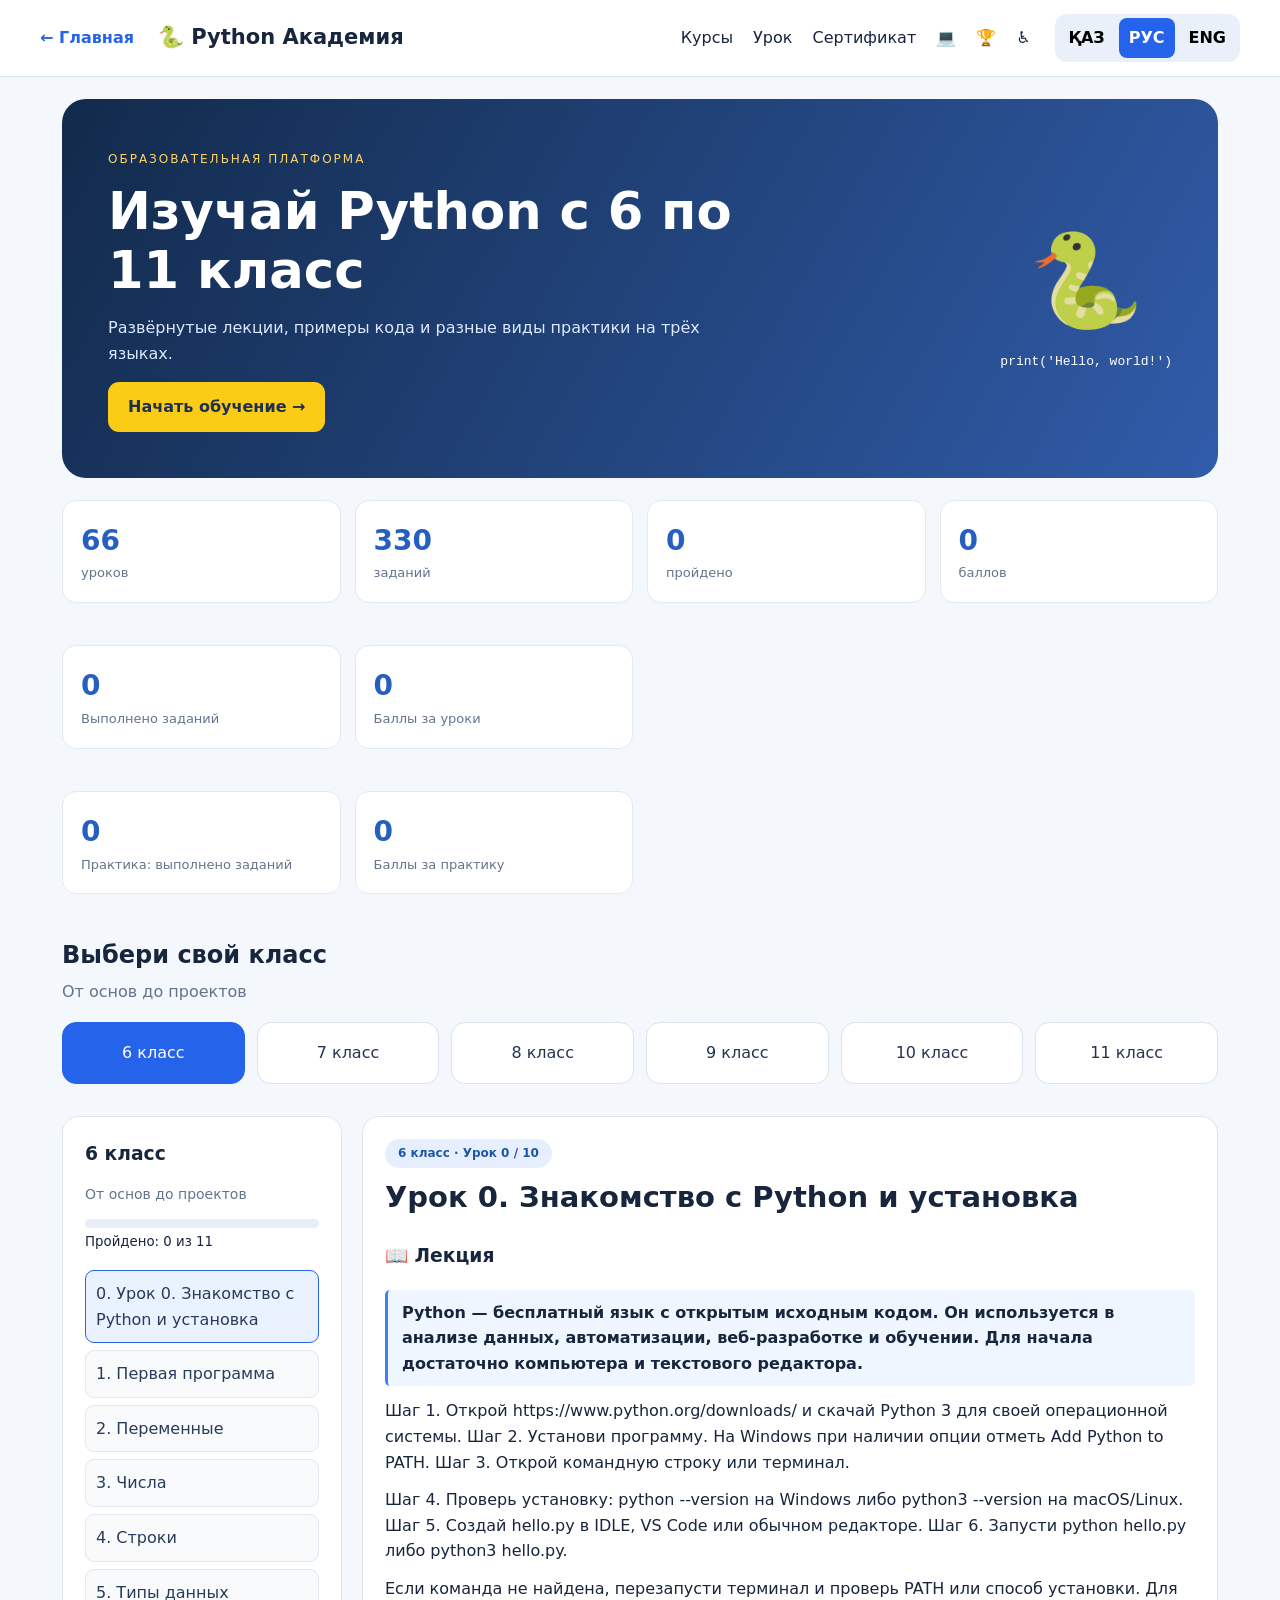
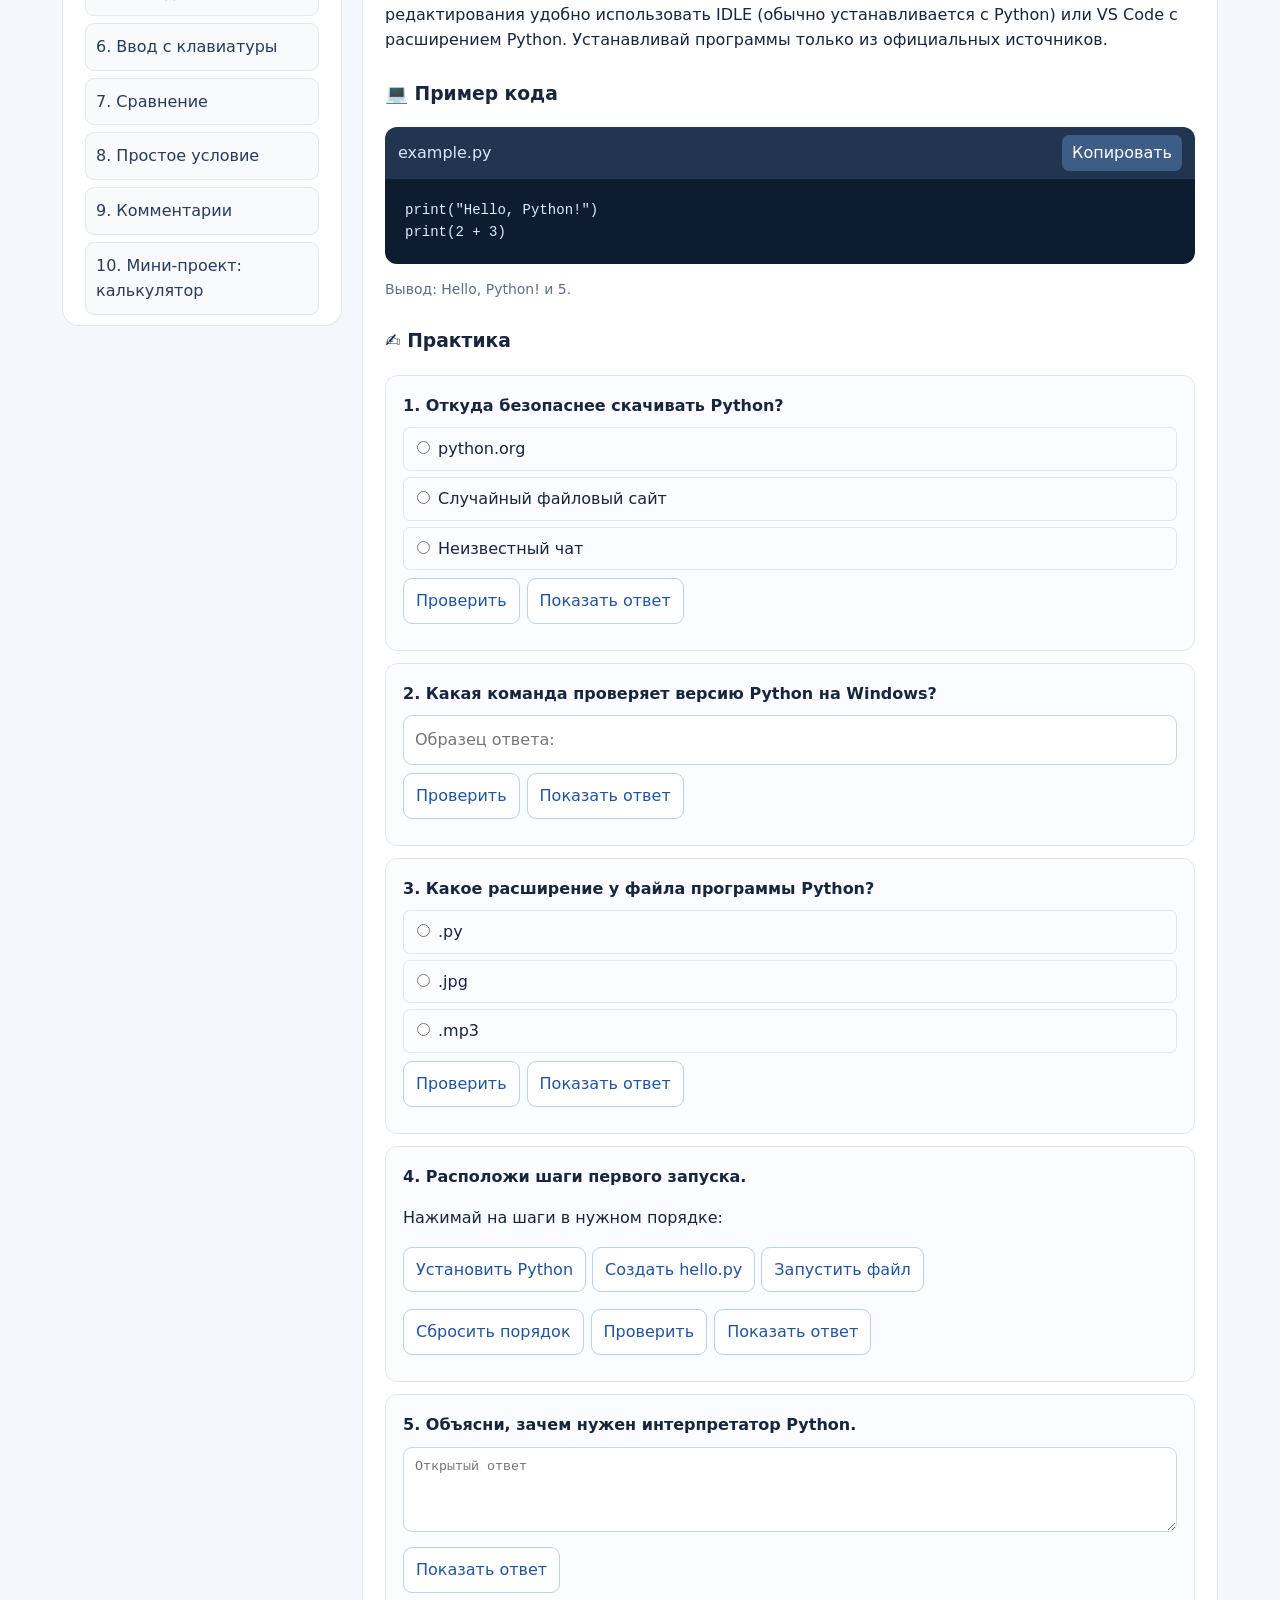
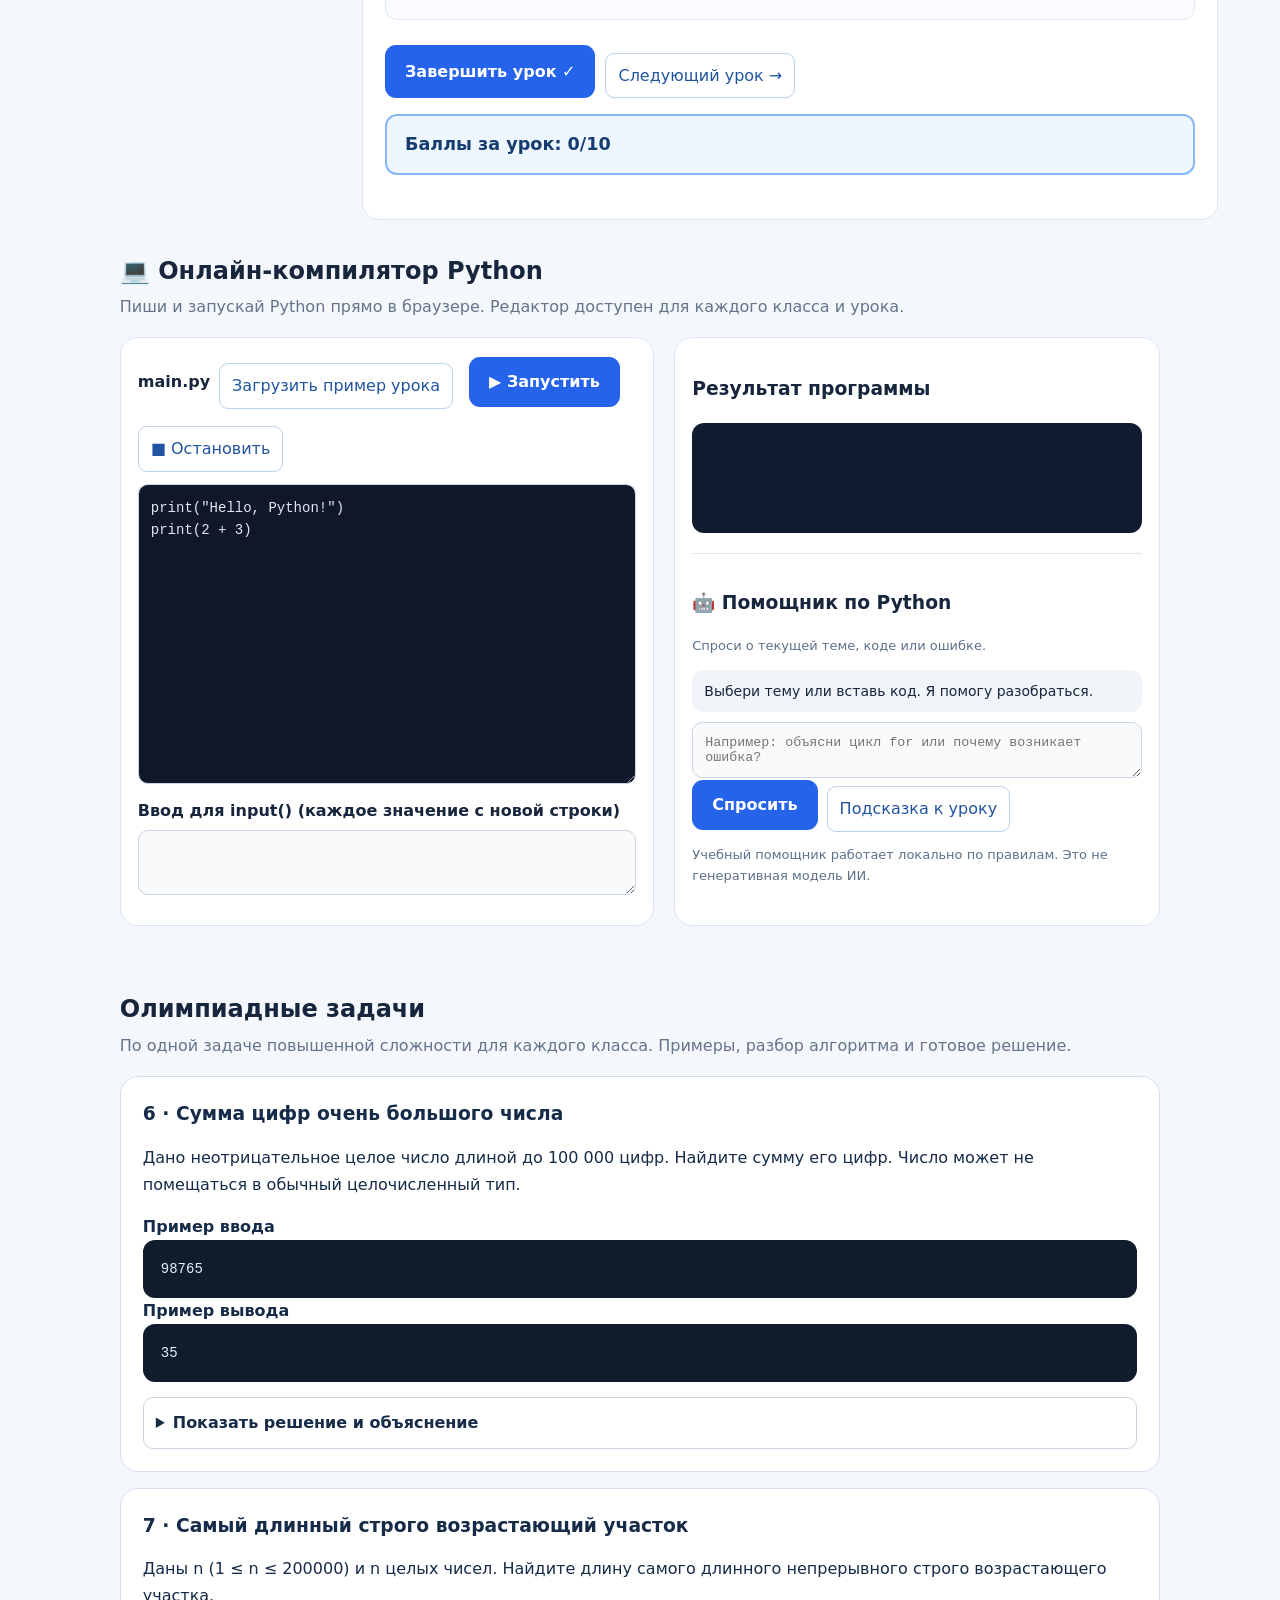
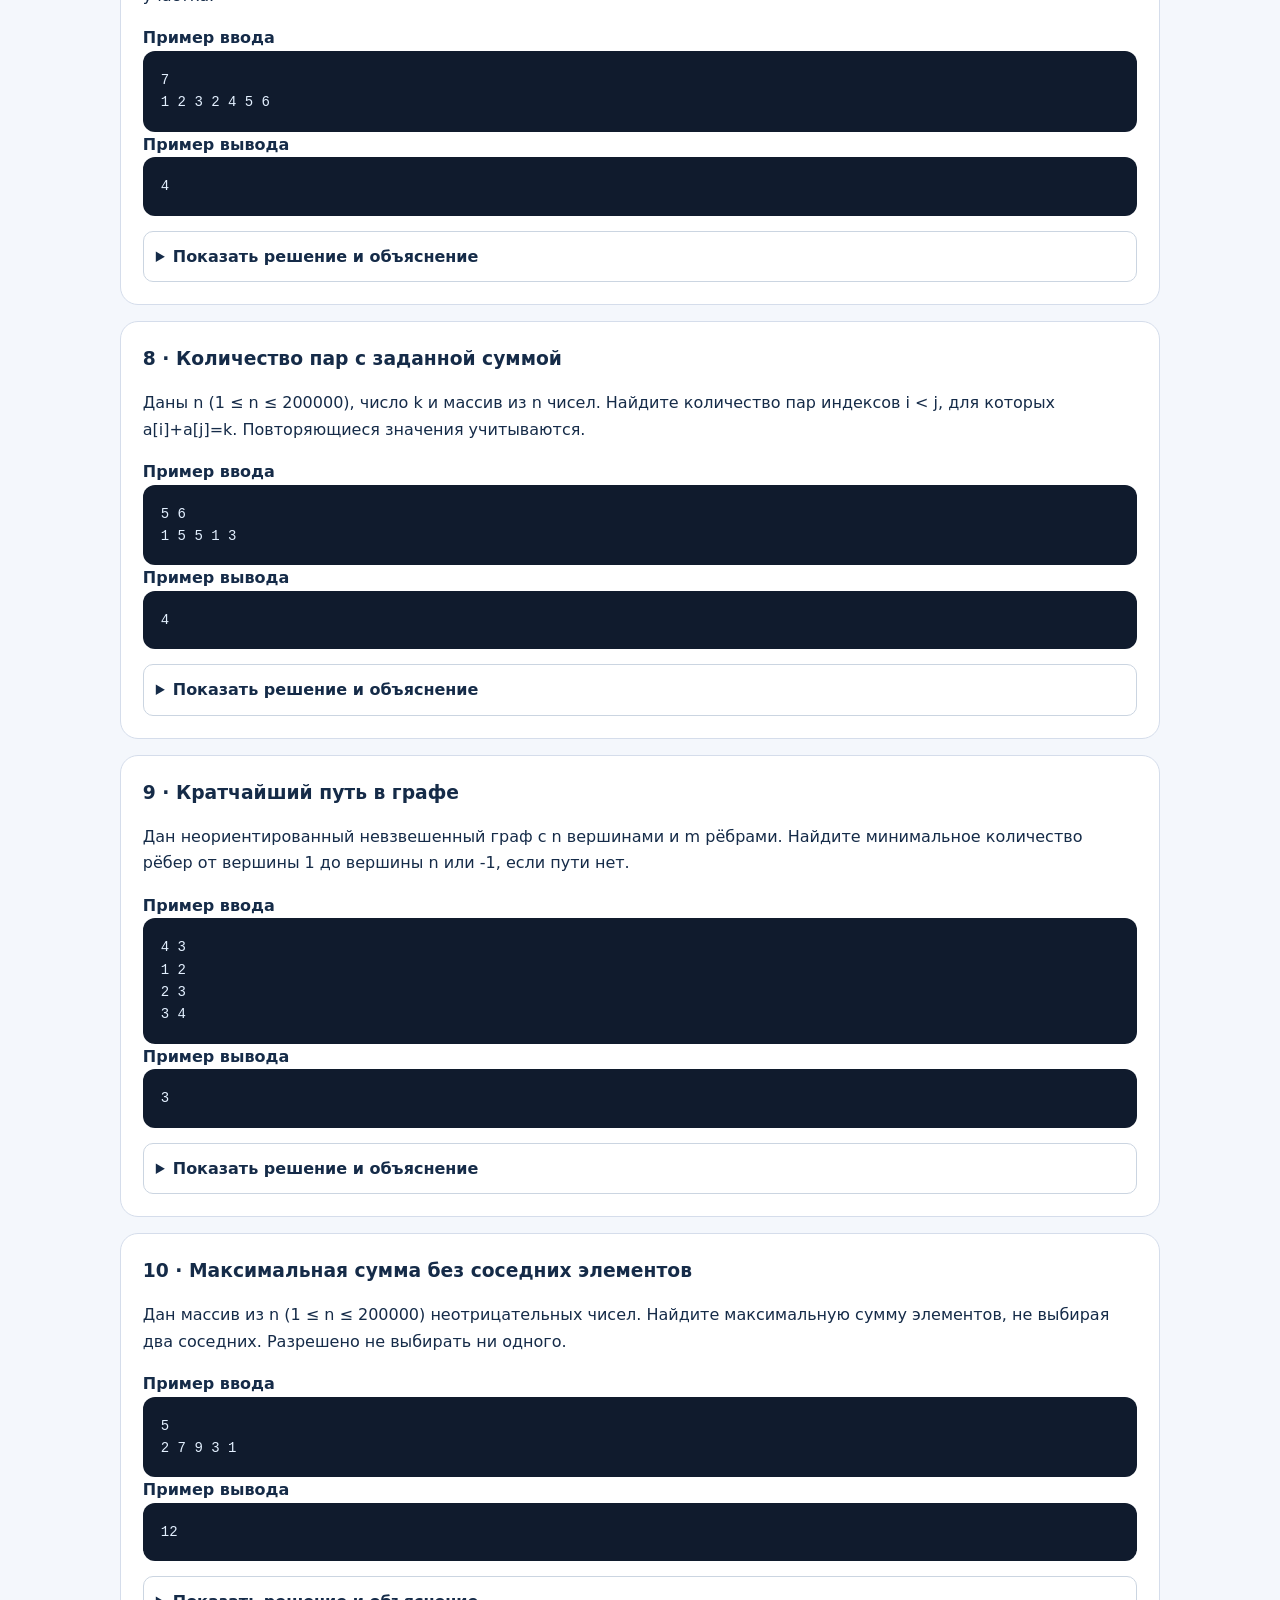
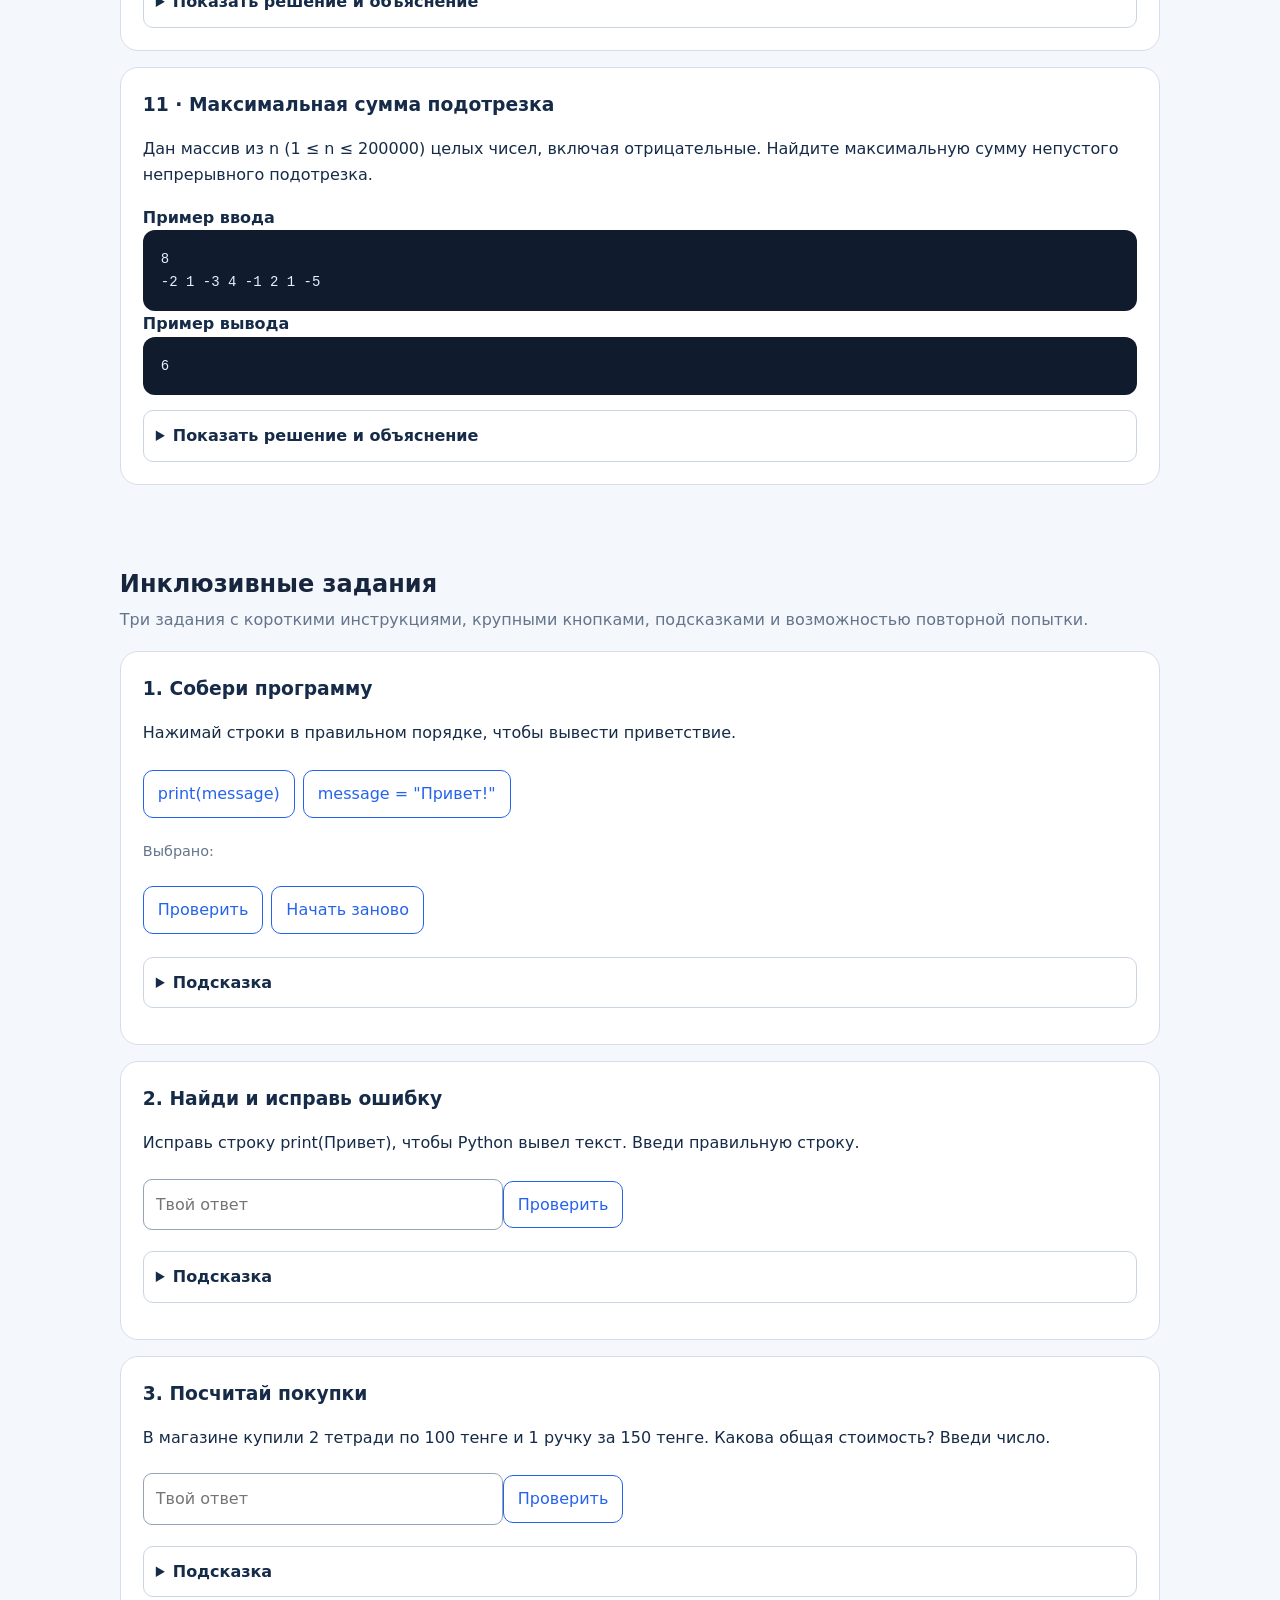
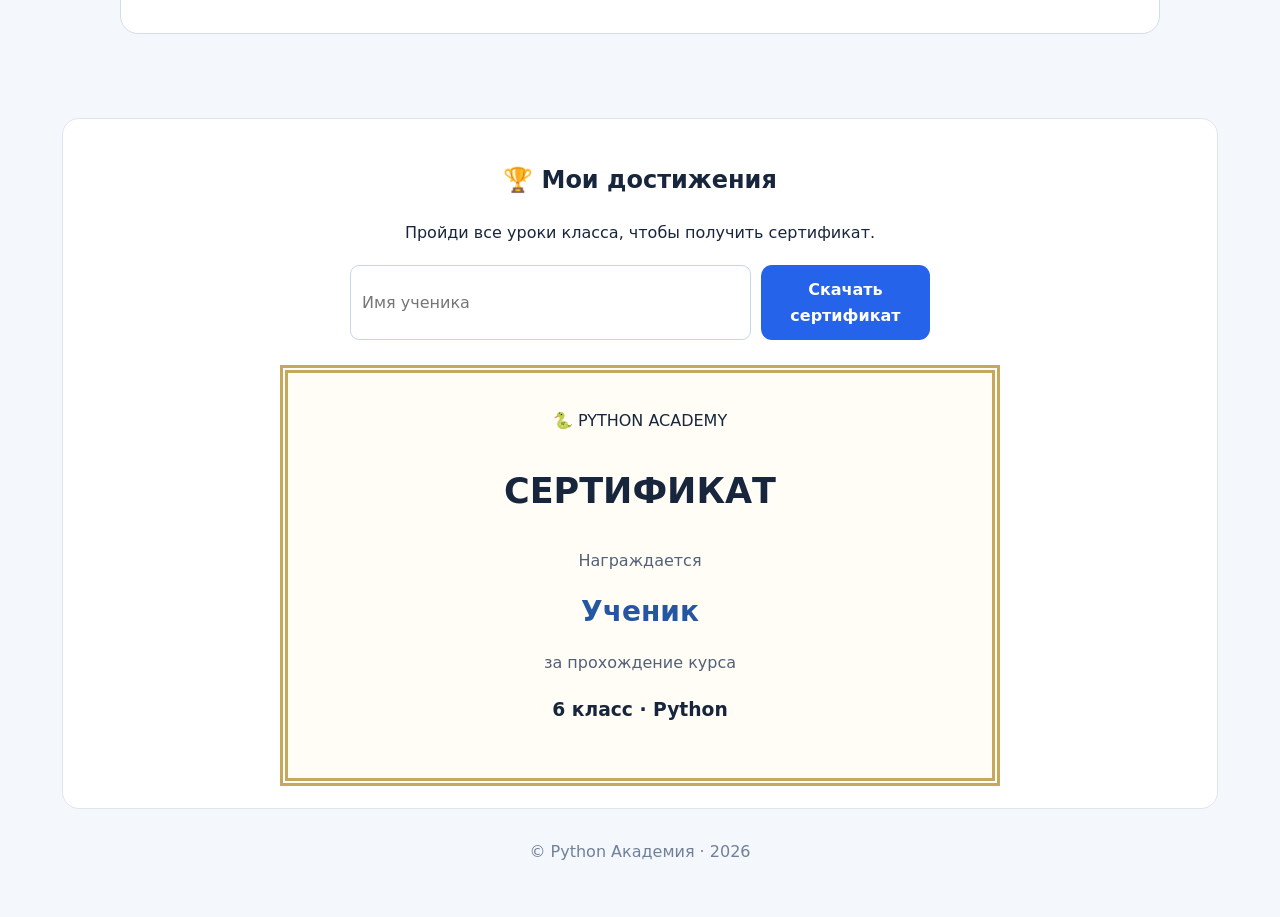
==== learning.html @ 629b3327 "Initial commit Python Academy" ====
<!doctype html><html lang="ru"><head><meta charset="utf-8"><meta name="viewport" content="width=device-width,initial-scale=1"><meta name="description" content="Python Academy: interactive programming lessons for grades 6–11 in Kazakh, Russian and English"><title>Python Академия</title><link rel="stylesheet" href="style.css"><style>.home-return{color:#2563eb;font-weight:700;white-space:nowrap}</style></head><body><header class="top"><a href="index.html" class="home-return" id="returnHome">← <span id="backText">Главная</span></a><a class="brand" href="#home">🐍 <span id="brand"></span></a><nav><a id="navCourses" href="#courses"></a><a id="navLesson" href="#lesson"></a><a id="navCert" href="#certificate"></a><a id="navCompiler" href="#compiler">💻</a><a id="navOlymp" href="#olympiad">🏆</a><a id="navInclusive" href="#inclusion">♿</a></nav><div class="langs" role="group" aria-label="Language"><button data-lang="kk">ҚАЗ</button><button data-lang="ru">РУС</button><button data-lang="en">ENG</button></div></header><main id="home"><section class="hero"><div><span class="eyebrow" id="eyebrow"></span><h1 id="heroTitle"></h1><p id="intro"></p><a class="primary" id="start" href="#courses"></a></div><div class="heroart">🐍<small>print('Hello, world!')</small></div></section><section class="stats"><div><strong id="totalLessons"></strong><span id="lessonsLabel"></span></div><div><strong id="totalTasks"></strong><span id="tasksLabel"></span></div><div><strong id="completedCount"></strong><span id="completedLabel"></span></div><div><strong id="score"></strong><span id="pointsLabel"></span></div></section><section class="stats" aria-label="Learning progress"><div><strong id="solvedCount">0</strong><span id="solvedLabel">Выполнено заданий</span></div><div><strong id="earnedLessonPoints">0</strong><span id="lessonPointsLabel">Баллы за уроки</span></div></section><section class="stats" aria-label="Practice progress"><div><strong id="practiceSolvedCount">0</strong><span id="practiceSolvedLabel">Тәжірибе: орындалған тапсырмалар</span></div><div><strong id="practicePoints">0</strong><span id="practicePointsLabel">Тәжірибе ұпайлары</span></div></section><section id="courses"><div class="section-head"><div><h2 id="choose"></h2><p id="sub"></p></div></div><div class="grades" id="grades"></div></section><section class="workspace" id="lesson"><aside class="sidebar"><h3 id="gradeHeading"></h3><p id="gradeDescription"></p><div class="progress"><div id="gradeProgress"></div></div><small id="gradeProgressText"></small><div class="lesson-list" id="lessonList"></div></aside><article class="content"><div class="pill" id="lessonTag"></div><h2 id="lessonTitle"></h2><h3 id="theoryLabel"></h3><div class="lecture" id="theory"></div><h3 id="codeLabel"></h3><div class="codehead"><span>example.py</span><button id="copyCode"></button></div><pre><code id="code"></code></pre><p class="hint" id="codeExplain"></p><h3 id="practiceLabel"></h3><div id="tasks"></div><div class="actions"><button class="primary" id="complete"></button><button class="outline" id="next"></button></div><p id="lessonStatus" aria-live="polite"></p><p id="lessonResult" class="lesson-points-result" aria-live="polite"></p></article></section><section class="extras" id="compiler"><div class="section-head"><div><h2 id="compilerTitle">💻 Онлайн Python</h2><p id="compilerDesc"></p></div></div><div class="ide-grid"><div class="ide-panel"><div class="ide-toolbar"><strong id="editorLabel">main.py</strong><button class="outline" id="loadExample"></button><button class="primary" id="runPython"></button><button class="outline" id="stopPython"></button></div><textarea id="pythonEditor" spellcheck="false" aria-label="Python code editor">print("Hello, Python!")</textarea><label for="pythonInput" id="inputLabel"></label><textarea id="pythonInput" rows="2" aria-label="Program input"></textarea><p class="hint" id="runtimeStatus" aria-live="polite"></p></div><div class="ide-panel"><h3 id="outputLabel"></h3><pre id="pythonOutput" class="ide-output" aria-live="polite"></pre><div class="assistant-panel"><h3 id="assistantTitle"></h3><p id="assistantIntro" class="hint"></p><div id="assistantChat" class="assistant-chat" aria-live="polite"></div><textarea id="assistantQuestion" rows="2"></textarea><div class="ide-toolbar"><button class="primary" id="askAssistant"></button><button class="outline" id="hintAssistant"></button></div><p class="hint" id="assistantMode"></p></div></div></div></section><section class="extras" id="olympiad"><div class="section-head"><div><h2 id="olympTitle"></h2><p id="olympDesc"></p></div></div><div id="olympTasks"></div></section><section class="extras" id="inclusion"><div class="section-head"><div><h2 id="inclusiveTitle"></h2><p id="inclusiveDesc"></p></div></div><div id="inclusiveTasks"></div></section><section class="certificate-section" id="certificate"><h2 id="certTitle"></h2><p id="certIntro"></p><div class="cert-controls"><input id="studentName" maxlength="70"><button class="primary" id="downloadCert"></button></div><p id="certStatus" aria-live="polite"></p><div class="cert-preview"><span>🐍 PYTHON ACADEMY</span><h2 id="certLabel"></h2><p id="awarded"></p><strong id="certName"></strong><p id="certFor"></p><h3 id="certGrade"></h3></div></section><footer id="footer"></footer></main><script>try{let l=JSON.parse(localStorage.getItem("pa2-lang"));document.getElementById("backText").textContent=l==="kk"?"Басты бет":l==="en"?"Home":"Главная"}catch(e){}</script><script src="data.js"></script><script src="translations.js"></script><script src="lectures.js"></script><script src="app.js"></script><script src="extras.js"></script><script src="compiler.js"></script></body></html>
---- style.css ----
*{box-sizing:border-box}html{scroll-behavior:smooth}body{margin:0;background:#f4f7fc;color:#17253d;font:16px/1.6 system-ui,-apple-system,Segoe UI,sans-serif}button,input{font:inherit}button{cursor:pointer}a{text-decoration:none;color:inherit}.top{background:#fff;display:flex;align-items:center;gap:24px;padding:14px max(20px,calc((100vw - 1200px)/2));border-bottom:1px solid #dce5f0;flex-wrap:wrap}.brand{font-size:21px;font-weight:800;white-space:nowrap}.top nav{display:flex;gap:20px;margin-left:auto}.langs{display:flex;gap:4px;background:#eaf0fa;padding:4px;border-radius:12px}.langs button{border:0;border-radius:8px;padding:7px 10px;background:transparent;font-weight:700}.langs button.active{background:#2563eb;color:#fff}main{max-width:1200px;margin:auto;padding:22px}.hero{background:linear-gradient(120deg,#122a4b,#315caa);color:white;border-radius:24px;padding:46px;display:flex;justify-content:space-between;align-items:center;gap:30px}.hero h1{font-size:clamp(30px,4vw,52px);line-height:1.14;max-width:670px;margin:12px 0}.hero p{max-width:620px;color:#dce8ff}.heroart{font-size:92px;text-align:center}.heroart small{display:block;font:13px monospace}.eyebrow{font-size:12px;letter-spacing:2px;color:#fcd36b}.primary{display:inline-block;border:0;background:#2563eb;color:white;border-radius:11px;padding:12px 20px;font-weight:700}.hero .primary{background:#facc15;color:#1d3052}.stats{display:grid;grid-template-columns:repeat(4,1fr);gap:14px;margin:22px 0 42px}.stats>div{background:white;border:1px solid #e2e9f3;border-radius:14px;padding:18px;display:flex;flex-direction:column}.stats strong{font-size:28px;color:#245fc1}.stats span{color:#64748b;font-size:13px}.section-head{margin-bottom:18px}.section-head h2{margin:0}.section-head p{color:#64748b;margin:4px 0}.grades{display:grid;grid-template-columns:repeat(6,1fr);gap:12px;margin-bottom:32px}.grade{background:white;border:1px solid #dbe4f1;border-radius:14px;padding:17px 4px;display:flex;align-items:center;flex-direction:column;color:#233451}.grade strong{font-size:28px}.grade.active{background:#2563eb;color:white;border-color:#2563eb}.workspace{display:grid;grid-template-columns:280px minmax(0,1fr);gap:20px;align-items:start}.sidebar,.content,.certificate-section{background:white;border:1px solid #dce5f0;border-radius:17px;padding:22px}.sidebar{position:sticky;top:15px;max-height:90vh;overflow:auto}.sidebar h3{margin:0}.sidebar p{color:#64748b;font-size:14px}.progress{background:#e8edf6;height:9px;border-radius:20px;overflow:hidden}.progress>div{height:100%;background:#22a06b;width:0}.lesson-list{display:grid;gap:7px;margin-top:16px}.lesson-button{text-align:left;background:#f8fafc;border:1px solid #e1e8f2;padding:10px;border-radius:9px;color:#283b5b}.lesson-button.active{border-color:#2563eb;background:#eaf2ff}.lesson-button.done:before{content:'✓ ';color:#16a34a}.content h2{font-size:29px;line-height:1.2;margin:12px 0 22px}.content h3{margin-top:26px}.pill{display:inline-block;background:#e7efff;color:#1d57a5;border-radius:40px;padding:5px 13px;font-size:12px;font-weight:700}.lecture{display:grid;gap:12px}.lecture p{margin:0;white-space:pre-line}.lecture p:first-child{font-weight:550}.lecture .note{border-left:3px solid #3b82f6;padding:10px 14px;background:#f0f6ff;border-radius:5px}.codehead{background:#213550;color:#d8e6ff;padding:8px 13px;display:flex;justify-content:space-between;align-items:center;border-radius:12px 12px 0 0}.codehead button{background:#3e5d86;color:white;border:0;border-radius:7px;padding:5px 10px}pre{margin:0;background:#0e1c30;color:#d9efff;padding:20px;border-radius:0 0 12px 12px;overflow:auto;font:14px/1.6 ui-monospace,monospace}.hint{color:#5d708b;font-size:14px}.task{background:#fafcff;border:1px solid #dfe8f3;padding:17px;border-radius:12px;margin:12px 0}.task strong{display:block;margin-bottom:9px}.task input,.cert-controls input,.task textarea{border:1px solid #c9d6e7;border-radius:9px;padding:11px;width:100%;background:white;color:#17253d}.task textarea{min-height:85px;resize:vertical}.task button,.outline{border:1px solid #bdd0ed;background:#fff;color:#2054a0;padding:9px 12px;border-radius:9px;margin:8px 7px 0 0}.task button.selected{background:#2563eb;color:white}.feedback{font-size:14px;margin-top:9px;white-space:pre-wrap;overflow-wrap:anywhere}.good{color:#128447}.bad{color:#bf3441}.choice{display:grid;gap:6px}.choice label{padding:8px;border:1px solid #e0e7f0;border-radius:7px}.choice input{width:auto;margin-right:8px}.sequence{display:flex;flex-wrap:wrap;gap:6px}.sequence button{margin:0}.actions{display:flex;gap:10px;flex-wrap:wrap;margin-top:25px}.certificate-section{margin-top:36px;text-align:center}.cert-controls{display:flex;max-width:580px;margin:20px auto;gap:10px}.cert-preview{border:8px double #c4a85e;margin:25px auto 0;padding:35px 15px;max-width:720px;background:#fffdf6}.cert-preview strong{display:block;font-size:28px;color:#2456a2}.cert-preview h2{font-size:35px}.cert-preview p{color:#536176}footer{text-align:center;color:#71809a;padding:30px}@media(max-width:780px){.top{gap:10px}.top nav{order:3;width:100%;justify-content:space-around;margin:0}.langs{margin-left:auto}.hero{padding:25px}.heroart{display:none}.stats{grid-template-columns:repeat(2,1fr)}.grades{grid-template-columns:repeat(3,1fr)}.workspace{grid-template-columns:1fr}.sidebar{position:static;max-height:none}.cert-controls{flex-direction:column}}
.extras{padding:32px 5%;max-width:1200px;margin:auto}.extra-card{border:1px solid #d5ddeb;border-radius:18px;padding:22px;margin:16px 0;background:var(--card,#fff);color:var(--text,#152b48)}.extra-card h3{margin:0 0 12px}.extra-card p{line-height:1.65}.extra-card pre{background:#101b2d;color:#e3f0ff;padding:18px;border-radius:12px;overflow:auto;white-space:pre-wrap}.extra-card details{margin-top:15px;padding:12px;border:1px solid #cbd5e1;border-radius:10px}.extra-card summary{cursor:pointer;font-weight:700}.extra-card button{margin:8px 8px 8px 0;padding:10px 14px;border:1px solid #2563eb;border-radius:10px;color:#2563eb;background:transparent;cursor:pointer}.extra-card input{width:min(100%,360px);padding:12px;border:1px solid #94a3b8;border-radius:9px}.extra-card .feedback{margin-top:10px;font-weight:600}.extra-card .good{color:#15803d}.extra-card .bad{color:#b91c1c}.extra-card .muted{color:#64748b;font-size:.9rem}html{scroll-behavior:smooth}

/* Browser Python lab */
.ide-grid{display:grid;grid-template-columns:minmax(0,1.1fr) minmax(0,1fr);gap:20px}.ide-panel{border:1px solid #dbe5f1;border-radius:18px;padding:17px;background:#fff;min-width:0}.ide-toolbar{display:flex;gap:9px;flex-wrap:wrap;align-items:center;margin-bottom:12px}.ide-toolbar button{cursor:pointer}.ide-panel textarea{display:block;width:100%;box-sizing:border-box;border:1px solid #cbd5e1;border-radius:10px;padding:12px;background:#f8fafc;color:#15223a}.ide-panel #pythonEditor{height:300px;resize:vertical;background:#0f172a;color:#e2e8f0;font:14px/1.6 ui-monospace,SFMono-Regular,Consolas,monospace;tab-size:4}.ide-panel #pythonInput{min-height:60px;font:13px/1.5 monospace}.ide-panel label{display:block;margin:14px 0 7px;font-weight:600}.ide-output{min-height:110px;max-height:280px;overflow:auto;background:#101d31;color:#e2f6ff;padding:14px;border-radius:12px;white-space:pre-wrap;overflow-wrap:anywhere}.assistant-panel{margin-top:20px;border-top:1px solid #dbe5f1;padding-top:15px}.assistant-chat{max-height:230px;overflow:auto;display:grid;gap:8px;margin:10px 0}.assistant-msg{border-radius:10px;padding:10px 12px;background:#f1f5f9;white-space:pre-wrap;font-size:14px}.assistant-msg.user{background:#e0f2fe}.ide-panel .hint{font-size:13px}.ide-panel button:disabled{opacity:.5;cursor:not-allowed}@media(max-width:820px){.ide-grid{grid-template-columns:1fr}}

.lesson-points-result{font-size:1.1rem;font-weight:700;padding:14px 18px;border:2px solid #86b8f7;border-radius:12px;background:#eef6ff;color:#153c70;margin:12px 0 22px}
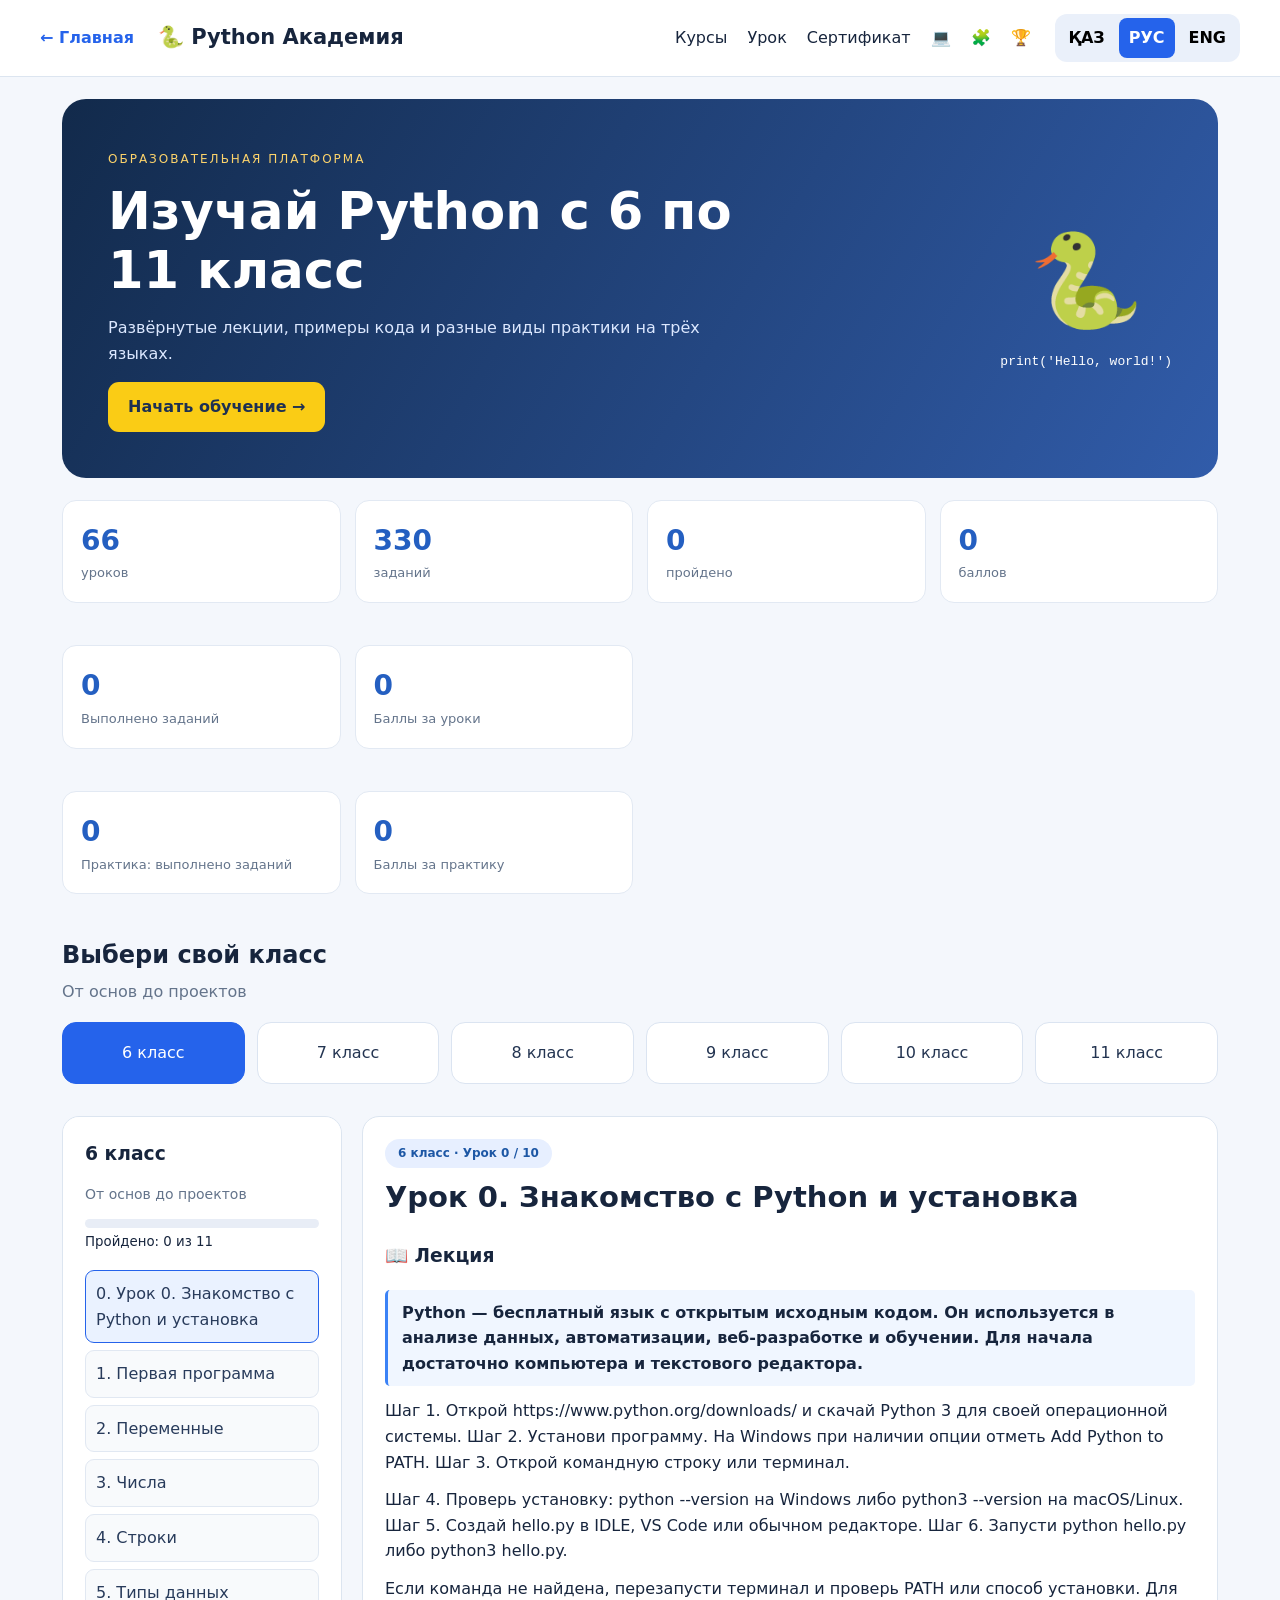
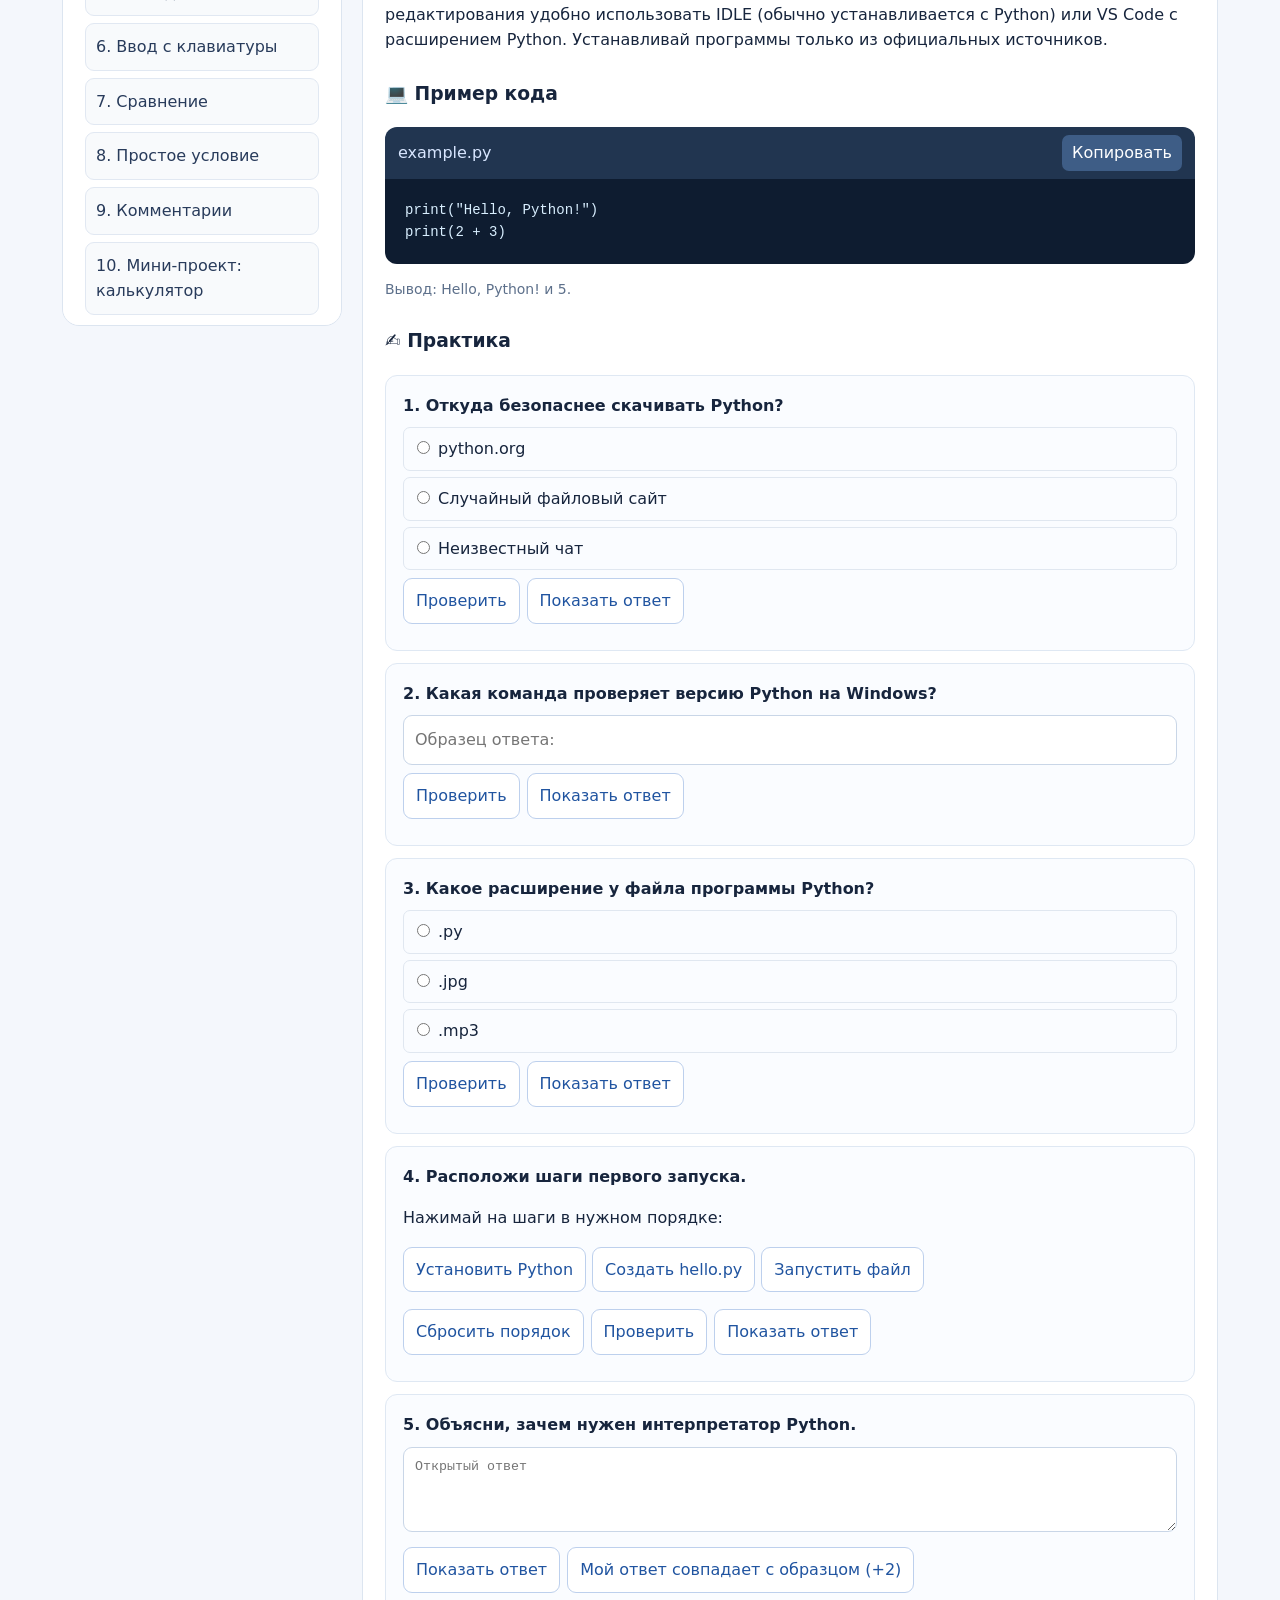
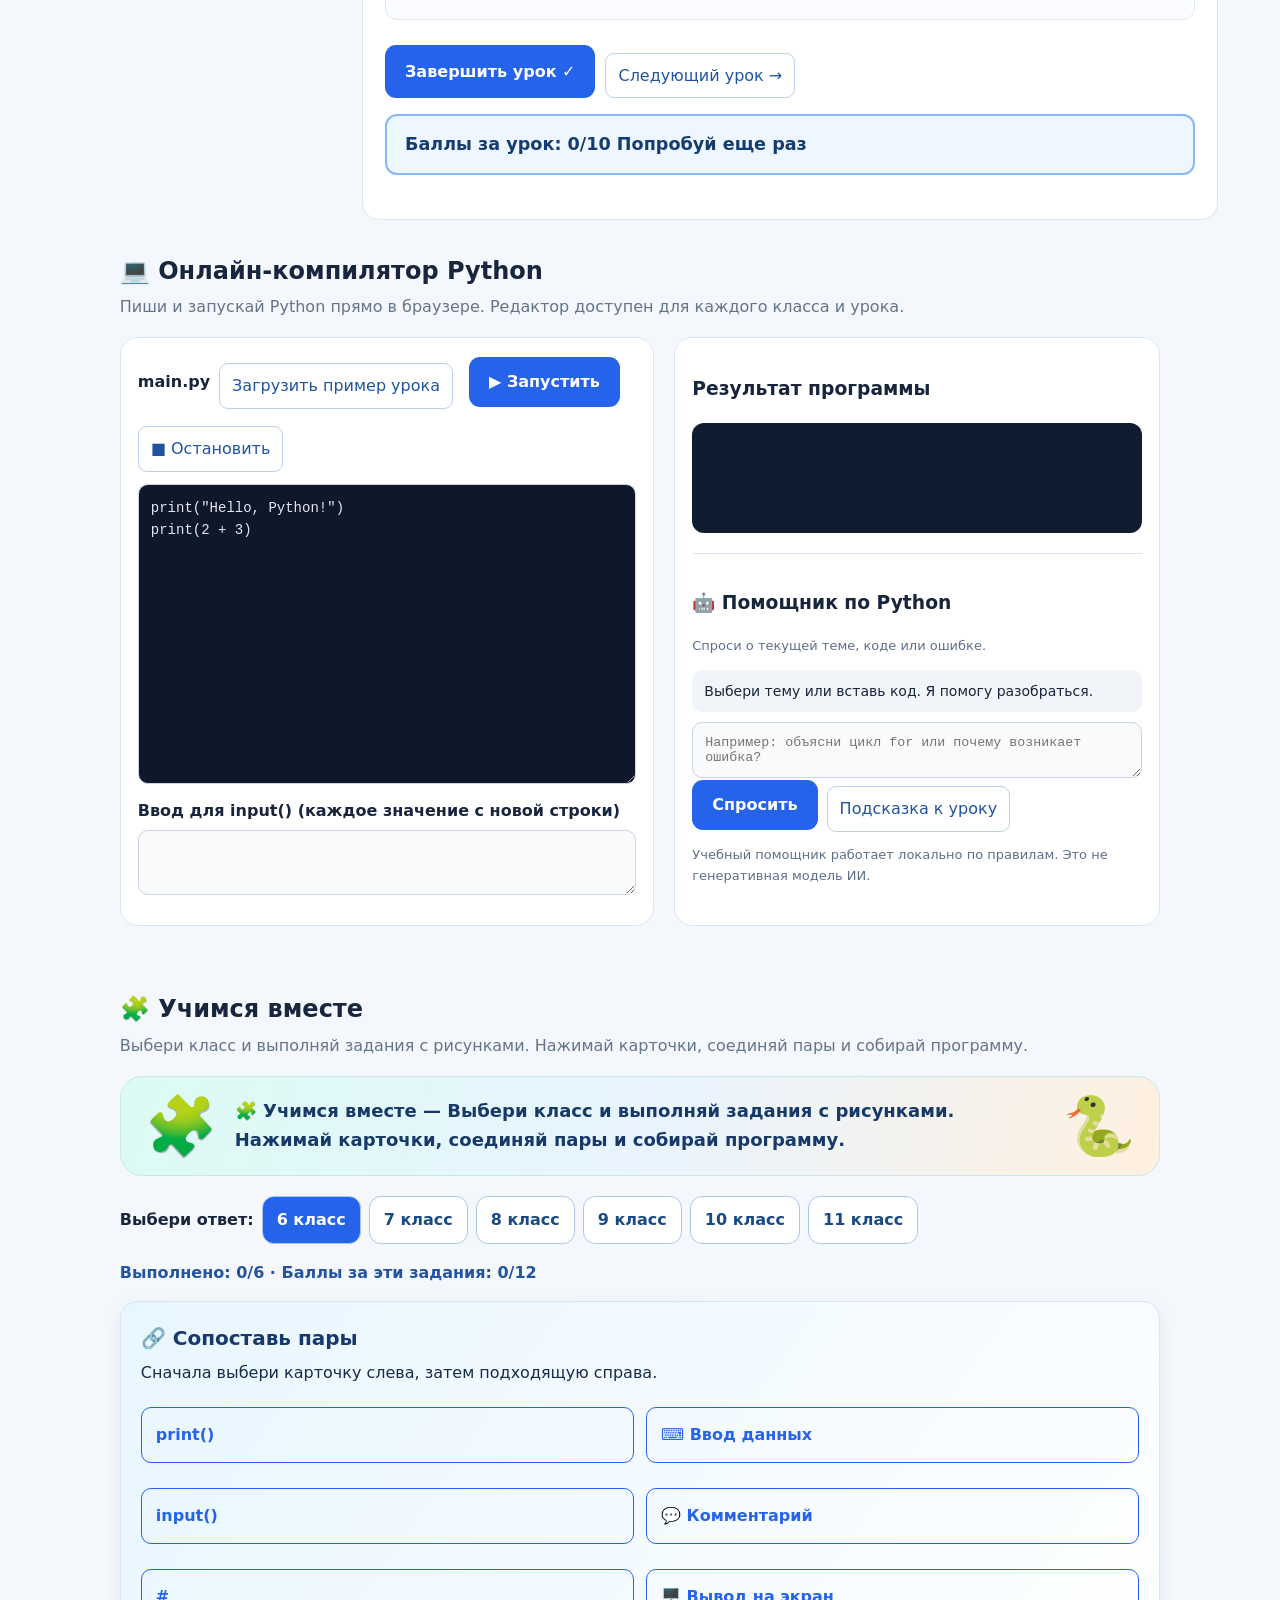
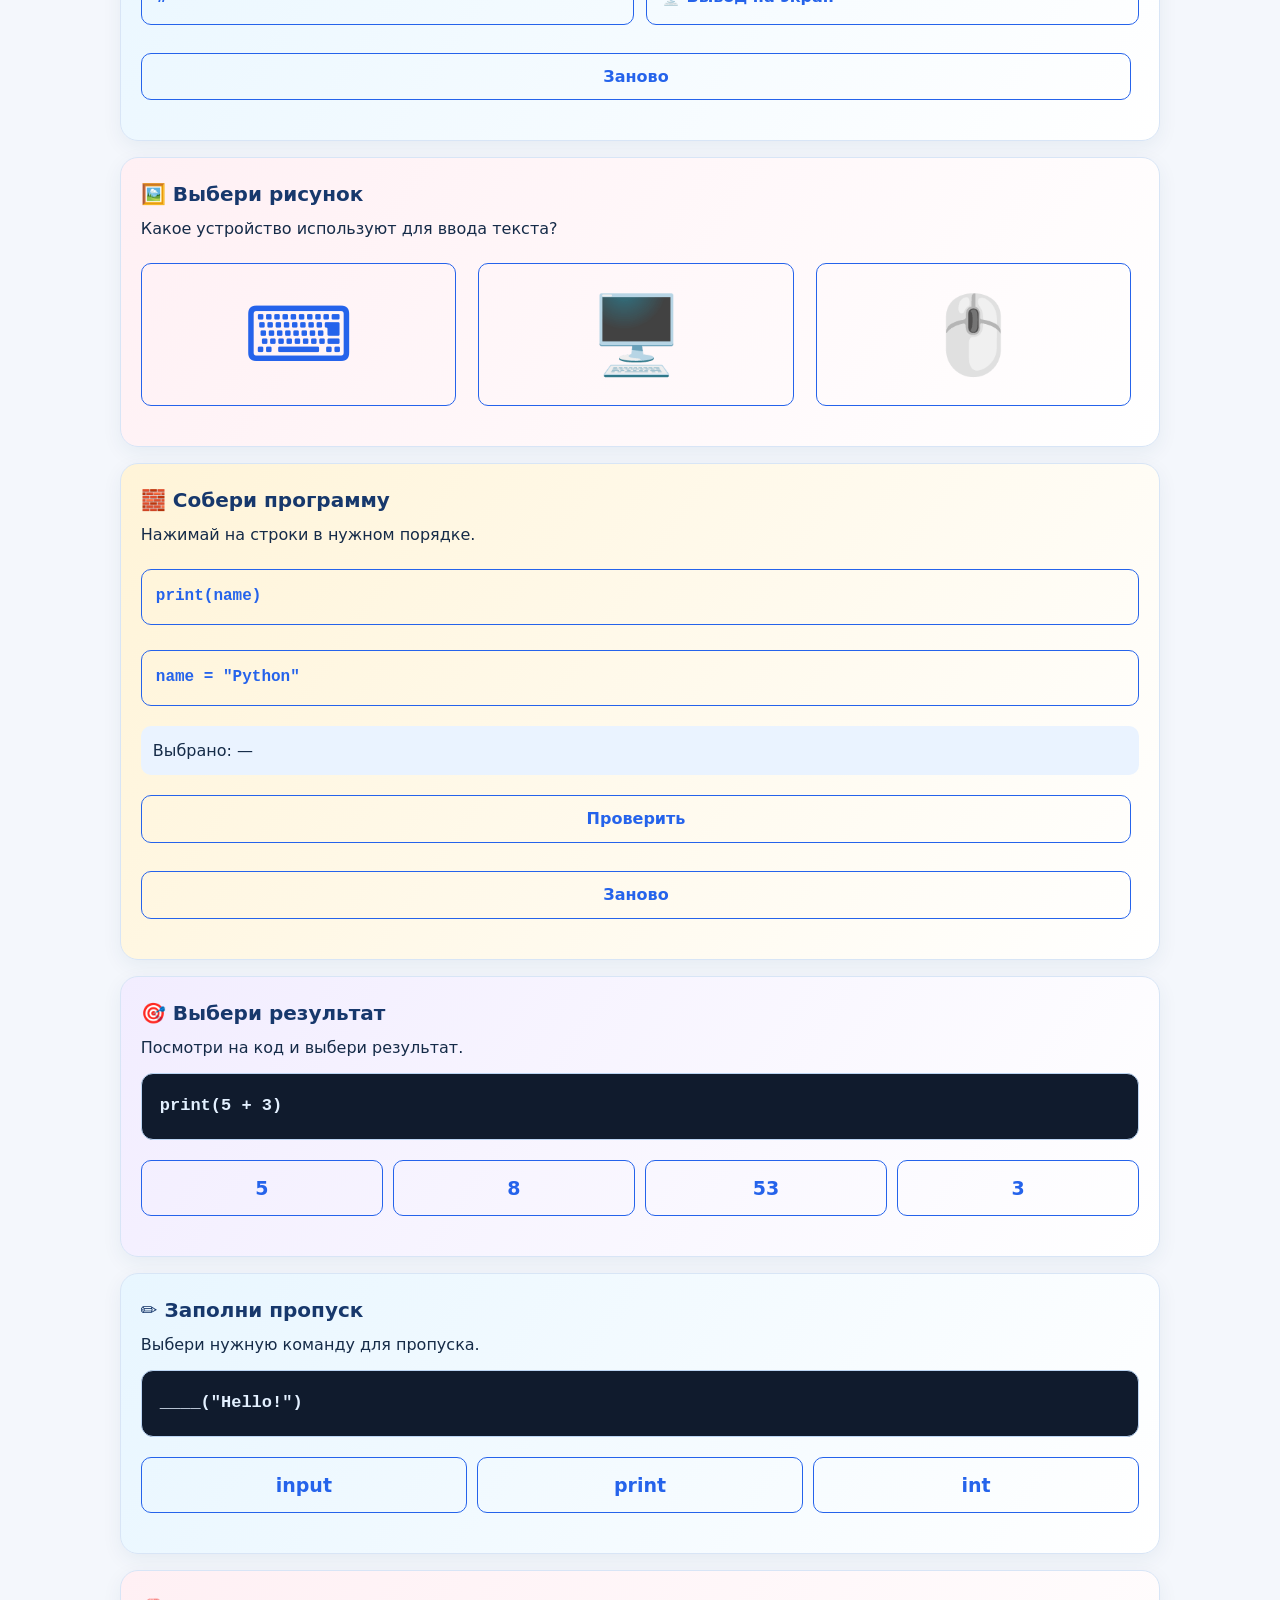
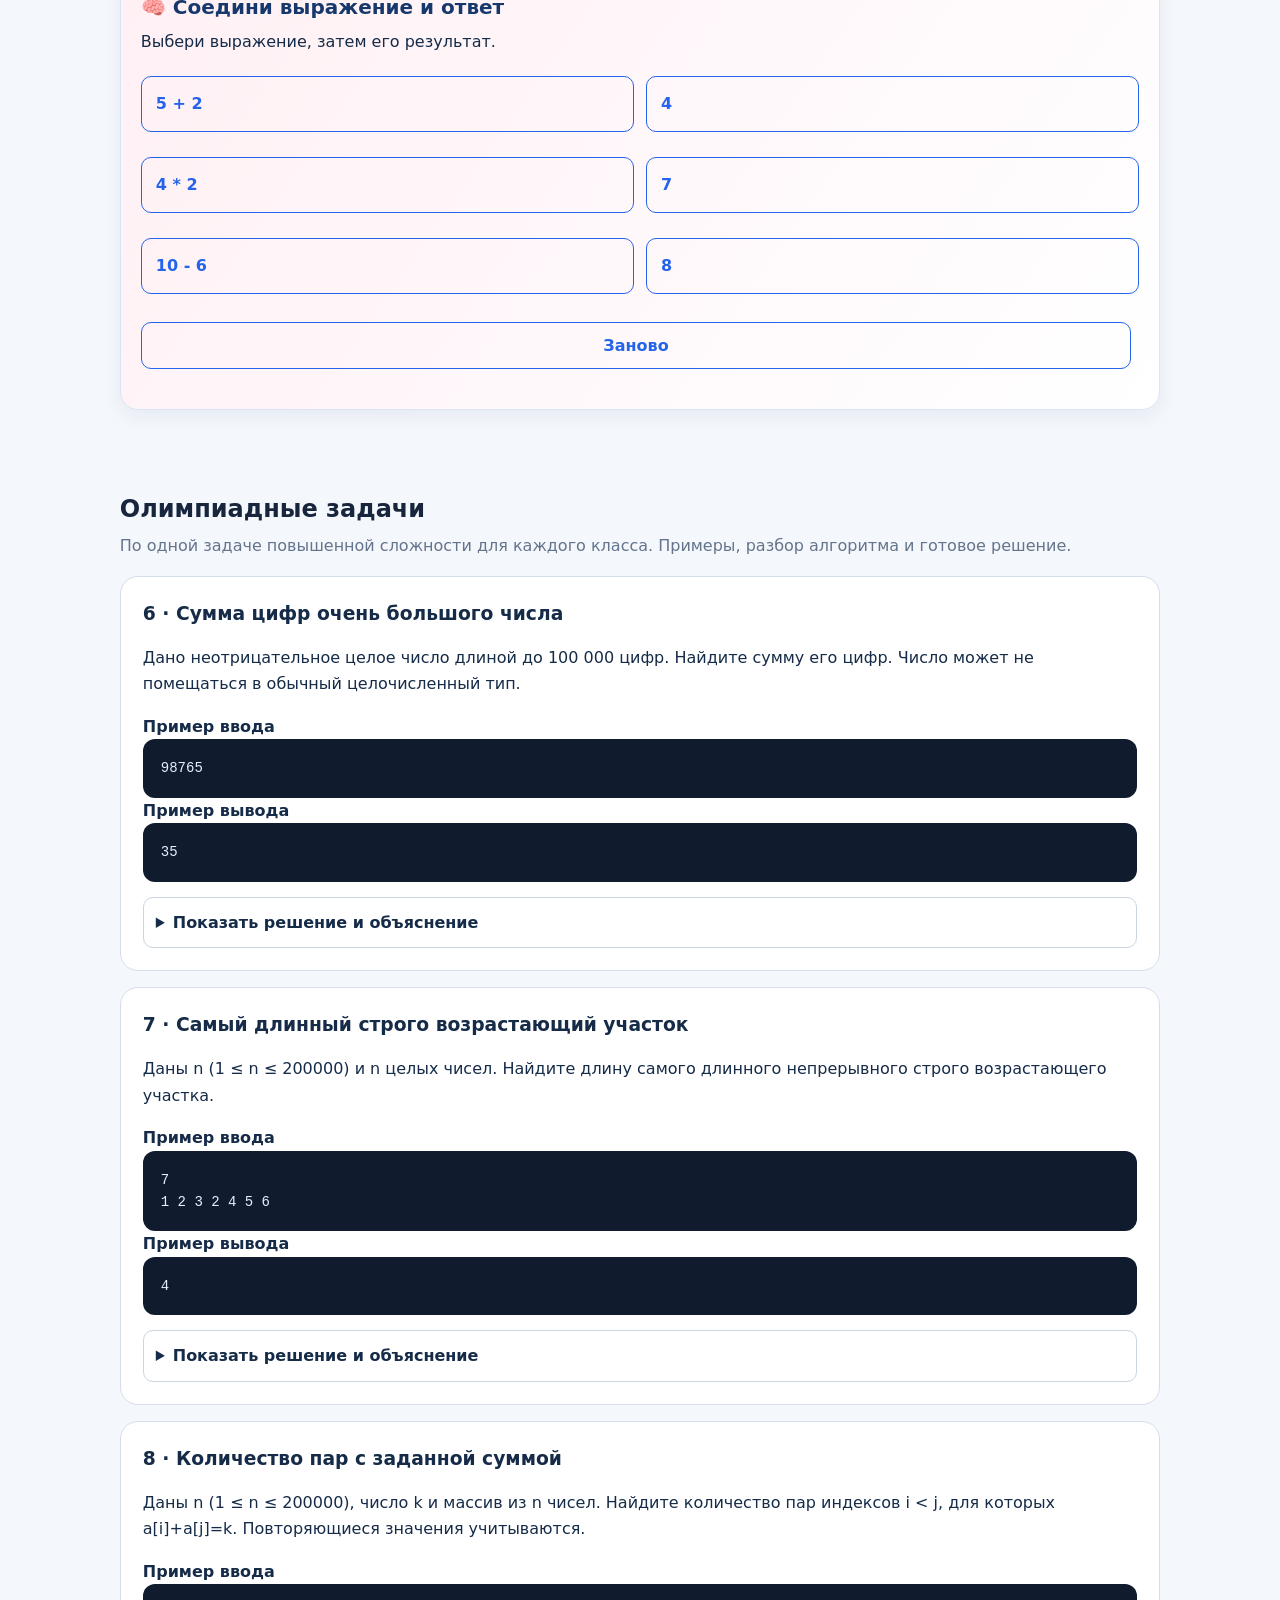
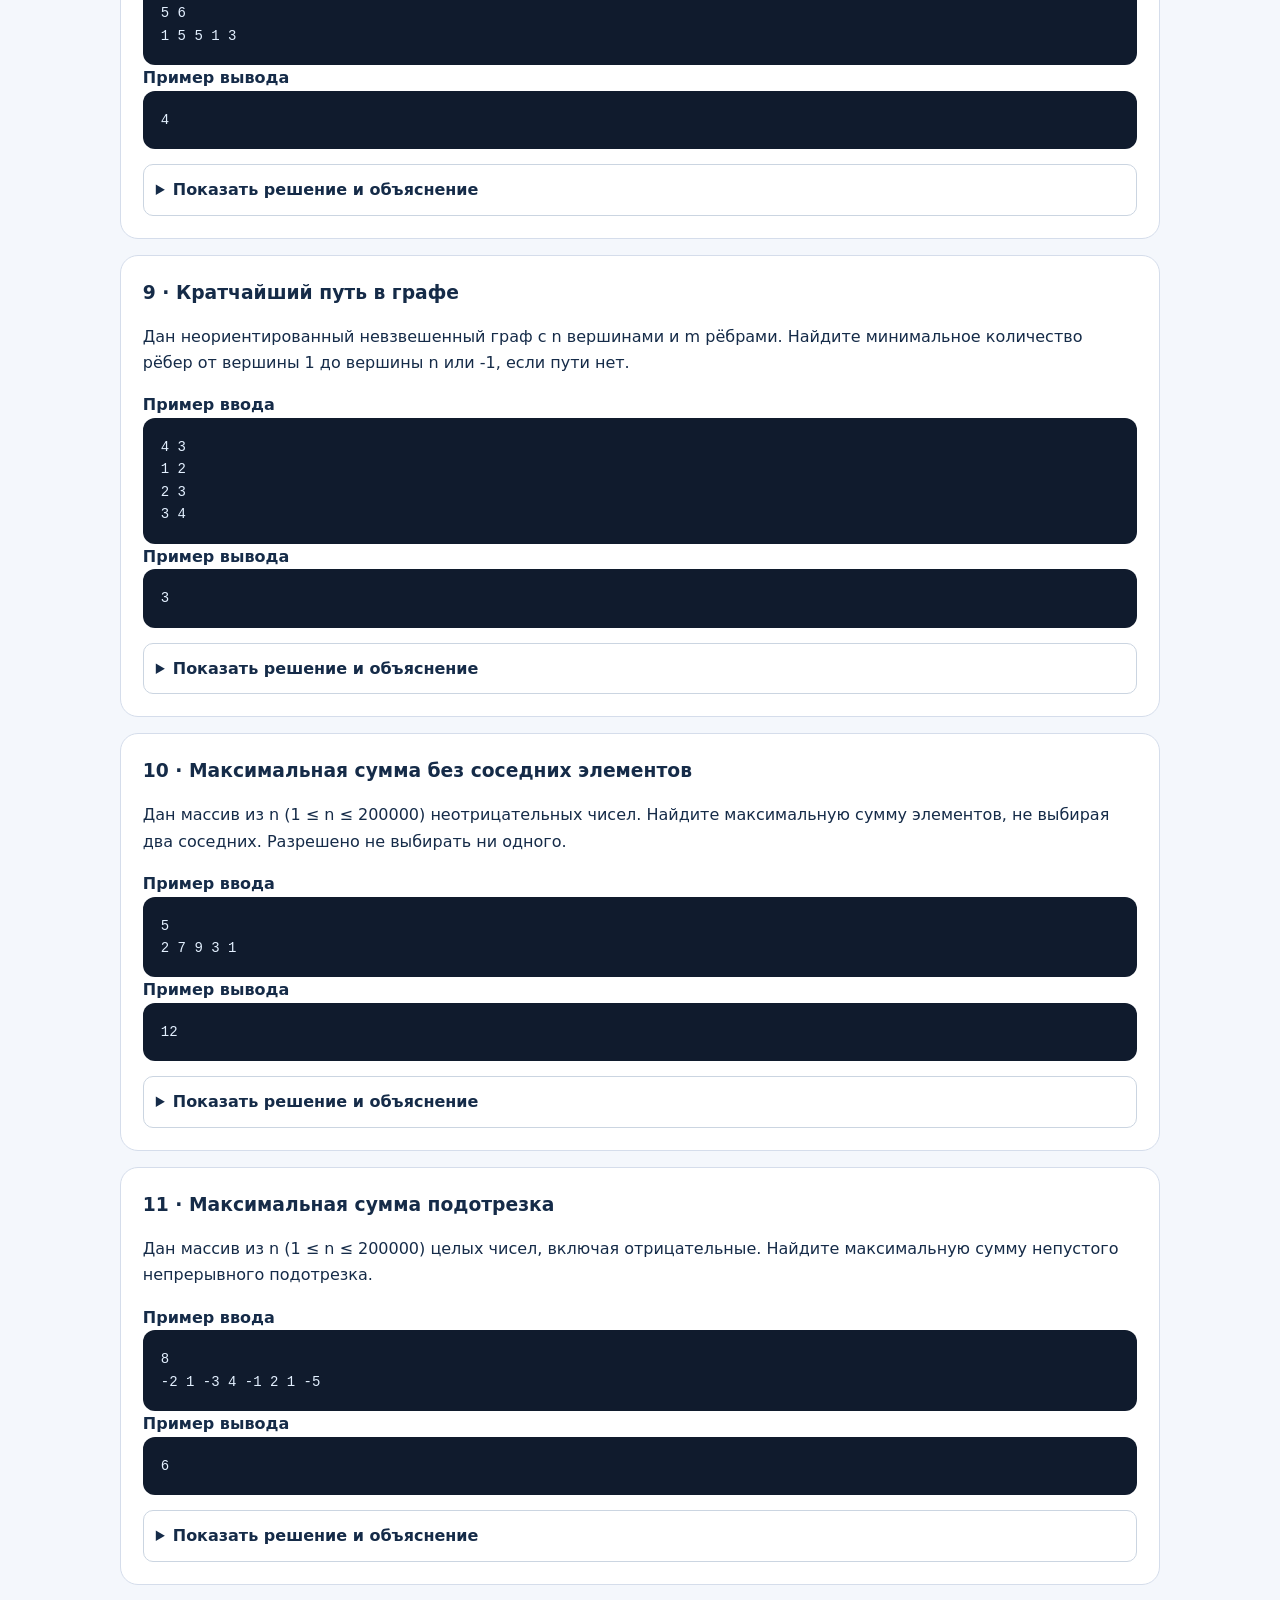
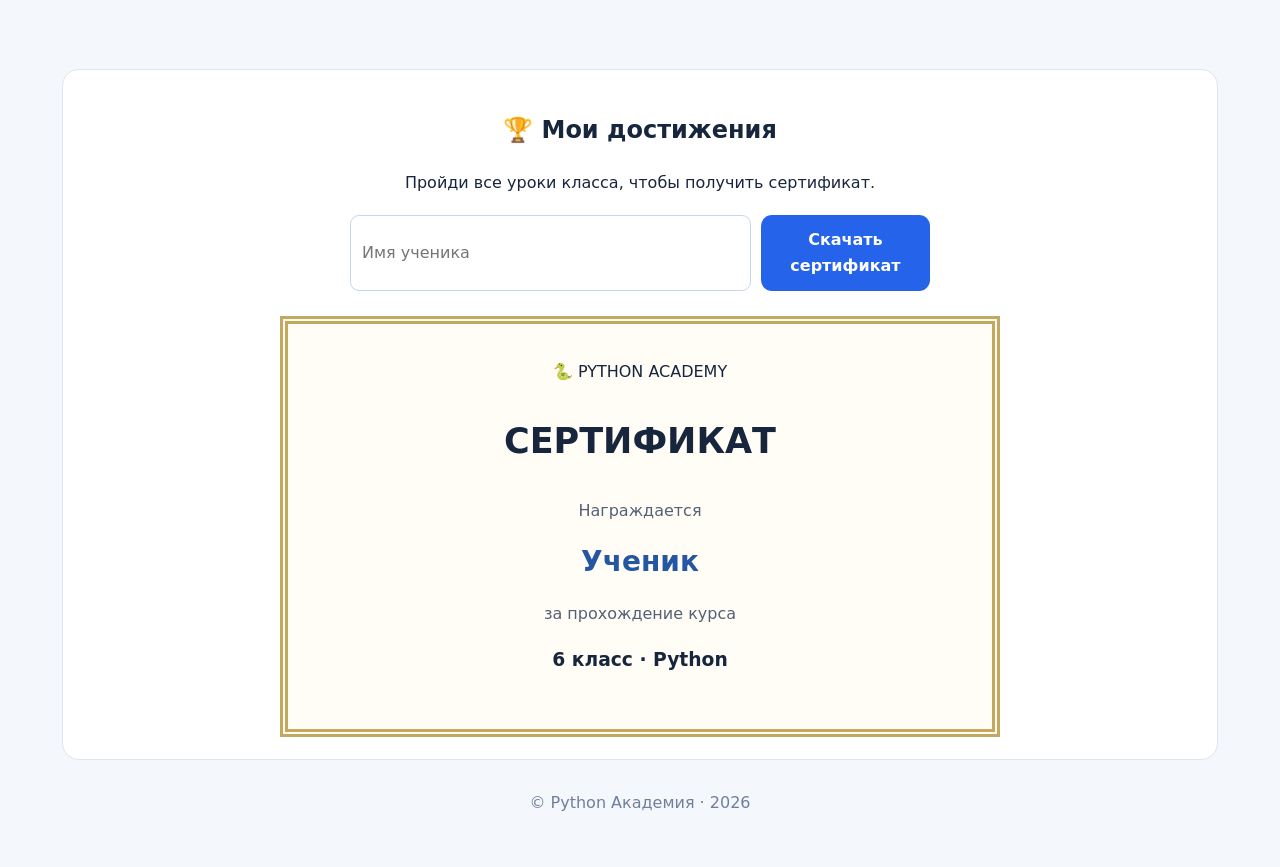
==== commit 6f49163f: "updates" ====
--- a/learning.html
+++ b/learning.html
@@ -1 +1 @@
-<!doctype html><html lang="ru"><head><meta charset="utf-8"><meta name="viewport" content="width=device-width,initial-scale=1"><meta name="description" content="Python Academy: interactive programming lessons for grades 6–11 in Kazakh, Russian and English"><title>Python Академия</title><link rel="stylesheet" href="style.css"><style>.home-return{color:#2563eb;font-weight:700;white-space:nowrap}</style></head><body><header class="top"><a href="index.html" class="home-return" id="returnHome">← <span id="backText">Главная</span></a><a class="brand" href="#home">🐍 <span id="brand"></span></a><nav><a id="navCourses" href="#courses"></a><a id="navLesson" href="#lesson"></a><a id="navCert" href="#certificate"></a><a id="navCompiler" href="#compiler">💻</a><a id="navOlymp" href="#olympiad">🏆</a><a id="navInclusive" href="#inclusion">♿</a></nav><div class="langs" role="group" aria-label="Language"><button data-lang="kk">ҚАЗ</button><button data-lang="ru">РУС</button><button data-lang="en">ENG</button></div></header><main id="home"><section class="hero"><div><span class="eyebrow" id="eyebrow"></span><h1 id="heroTitle"></h1><p id="intro"></p><a class="primary" id="start" href="#courses"></a></div><div class="heroart">🐍<small>print('Hello, world!')</small></div></section><section class="stats"><div><strong id="totalLessons"></strong><span id="lessonsLabel"></span></div><div><strong id="totalTasks"></strong><span id="tasksLabel"></span></div><div><strong id="completedCount"></strong><span id="completedLabel"></span></div><div><strong id="score"></strong><span id="pointsLabel"></span></div></section><section class="stats" aria-label="Learning progress"><div><strong id="solvedCount">0</strong><span id="solvedLabel">Выполнено заданий</span></div><div><strong id="earnedLessonPoints">0</strong><span id="lessonPointsLabel">Баллы за уроки</span></div></section><section class="stats" aria-label="Practice progress"><div><strong id="practiceSolvedCount">0</strong><span id="practiceSolvedLabel">Тәжірибе: орындалған тапсырмалар</span></div><div><strong id="practicePoints">0</strong><span id="practicePointsLabel">Тәжірибе ұпайлары</span></div></section><section id="courses"><div class="section-head"><div><h2 id="choose"></h2><p id="sub"></p></div></div><div class="grades" id="grades"></div></section><section class="workspace" id="lesson"><aside class="sidebar"><h3 id="gradeHeading"></h3><p id="gradeDescription"></p><div class="progress"><div id="gradeProgress"></div></div><small id="gradeProgressText"></small><div class="lesson-list" id="lessonList"></div></aside><article class="content"><div class="pill" id="lessonTag"></div><h2 id="lessonTitle"></h2><h3 id="theoryLabel"></h3><div class="lecture" id="theory"></div><h3 id="codeLabel"></h3><div class="codehead"><span>example.py</span><button id="copyCode"></button></div><pre><code id="code"></code></pre><p class="hint" id="codeExplain"></p><h3 id="practiceLabel"></h3><div id="tasks"></div><div class="actions"><button class="primary" id="complete"></button><button class="outline" id="next"></button></div><p id="lessonStatus" aria-live="polite"></p><p id="lessonResult" class="lesson-points-result" aria-live="polite"></p></article></section><section class="extras" id="compiler"><div class="section-head"><div><h2 id="compilerTitle">💻 Онлайн Python</h2><p id="compilerDesc"></p></div></div><div class="ide-grid"><div class="ide-panel"><div class="ide-toolbar"><strong id="editorLabel">main.py</strong><button class="outline" id="loadExample"></button><button class="primary" id="runPython"></button><button class="outline" id="stopPython"></button></div><textarea id="pythonEditor" spellcheck="false" aria-label="Python code editor">print("Hello, Python!")</textarea><label for="pythonInput" id="inputLabel"></label><textarea id="pythonInput" rows="2" aria-label="Program input"></textarea><p class="hint" id="runtimeStatus" aria-live="polite"></p></div><div class="ide-panel"><h3 id="outputLabel"></h3><pre id="pythonOutput" class="ide-output" aria-live="polite"></pre><div class="assistant-panel"><h3 id="assistantTitle"></h3><p id="assistantIntro" class="hint"></p><div id="assistantChat" class="assistant-chat" aria-live="polite"></div><textarea id="assistantQuestion" rows="2"></textarea><div class="ide-toolbar"><button class="primary" id="askAssistant"></button><button class="outline" id="hintAssistant"></button></div><p class="hint" id="assistantMode"></p></div></div></div></section><section class="extras" id="olympiad"><div class="section-head"><div><h2 id="olympTitle"></h2><p id="olympDesc"></p></div></div><div id="olympTasks"></div></section><section class="extras" id="inclusion"><div class="section-head"><div><h2 id="inclusiveTitle"></h2><p id="inclusiveDesc"></p></div></div><div id="inclusiveTasks"></div></section><section class="certificate-section" id="certificate"><h2 id="certTitle"></h2><p id="certIntro"></p><div class="cert-controls"><input id="studentName" maxlength="70"><button class="primary" id="downloadCert"></button></div><p id="certStatus" aria-live="polite"></p><div class="cert-preview"><span>🐍 PYTHON ACADEMY</span><h2 id="certLabel"></h2><p id="awarded"></p><strong id="certName"></strong><p id="certFor"></p><h3 id="certGrade"></h3></div></section><footer id="footer"></footer></main><script>try{let l=JSON.parse(localStorage.getItem("pa2-lang"));document.getElementById("backText").textContent=l==="kk"?"Басты бет":l==="en"?"Home":"Главная"}catch(e){}</script><script src="data.js"></script><script src="translations.js"></script><script src="lectures.js"></script><script src="app.js"></script><script src="extras.js"></script><script src="compiler.js"></script></body></html>+<!doctype html><html lang="ru"><head><meta charset="utf-8"><meta name="viewport" content="width=device-width,initial-scale=1"><meta name="description" content="Python Academy: interactive programming lessons for grades 6–11 in Kazakh, Russian and English"><title>Python Академия</title><link rel="stylesheet" href="style.css"><style>.home-return{color:#2563eb;font-weight:700;white-space:nowrap}</style></head><body><header class="top"><a href="index.html" class="home-return" id="returnHome">← <span id="backText">Главная</span></a><a class="brand" href="#home">🐍 <span id="brand"></span></a><nav><a id="navCourses" href="#courses"></a><a id="navLesson" href="#lesson"></a><a id="navCert" href="#certificate"></a><a id="navCompiler" href="#compiler">💻</a><a id="navInclusive" href="#inclusion" aria-label="Учимся вместе" title="Учимся вместе">🧩</a><a id="navOlymp" href="#olympiad">🏆</a></nav><div class="langs" role="group" aria-label="Language"><button data-lang="kk">ҚАЗ</button><button data-lang="ru">РУС</button><button data-lang="en">ENG</button></div></header><main id="home"><section class="hero"><div><span class="eyebrow" id="eyebrow"></span><h1 id="heroTitle"></h1><p id="intro"></p><a class="primary" id="start" href="#courses"></a></div><div class="heroart">🐍<small>print('Hello, world!')</small></div></section><section class="stats"><div><strong id="totalLessons"></strong><span id="lessonsLabel"></span></div><div><strong id="totalTasks"></strong><span id="tasksLabel"></span></div><div><strong id="completedCount"></strong><span id="completedLabel"></span></div><div><strong id="score"></strong><span id="pointsLabel"></span></div></section><section class="stats" aria-label="Learning progress"><div><strong id="solvedCount">0</strong><span id="solvedLabel">Выполнено заданий</span></div><div><strong id="earnedLessonPoints">0</strong><span id="lessonPointsLabel">Баллы за уроки</span></div></section><section class="stats" aria-label="Practice progress"><div><strong id="practiceSolvedCount">0</strong><span id="practiceSolvedLabel">Тәжірибе: орындалған тапсырмалар</span></div><div><strong id="practicePoints">0</strong><span id="practicePointsLabel">Тәжірибе ұпайлары</span></div></section><section id="courses"><div class="section-head"><div><h2 id="choose"></h2><p id="sub"></p></div></div><div class="grades" id="grades"></div></section><section class="workspace" id="lesson"><aside class="sidebar"><h3 id="gradeHeading"></h3><p id="gradeDescription"></p><div class="progress"><div id="gradeProgress"></div></div><small id="gradeProgressText"></small><div class="lesson-list" id="lessonList"></div></aside><article class="content"><div class="pill" id="lessonTag"></div><h2 id="lessonTitle"></h2><h3 id="theoryLabel"></h3><div class="lecture" id="theory"></div><h3 id="codeLabel"></h3><div class="codehead"><span>example.py</span><button id="copyCode"></button></div><pre><code id="code"></code></pre><p class="hint" id="codeExplain"></p><h3 id="practiceLabel"></h3><div id="tasks"></div><div class="actions"><button class="primary" id="complete"></button><button class="outline" id="next"></button></div><p id="lessonStatus" aria-live="polite"></p><p id="lessonResult" class="lesson-points-result" aria-live="polite"></p></article></section><section class="extras" id="compiler"><div class="section-head"><div><h2 id="compilerTitle">💻 Онлайн Python</h2><p id="compilerDesc"></p></div></div><div class="ide-grid"><div class="ide-panel"><div class="ide-toolbar"><strong id="editorLabel">main.py</strong><button class="outline" id="loadExample"></button><button class="primary" id="runPython"></button><button class="outline" id="stopPython"></button></div><textarea id="pythonEditor" spellcheck="false" aria-label="Python code editor">print("Hello, Python!")</textarea><label for="pythonInput" id="inputLabel"></label><textarea id="pythonInput" rows="2" aria-label="Program input"></textarea><p class="hint" id="runtimeStatus" aria-live="polite"></p></div><div class="ide-panel"><h3 id="outputLabel"></h3><pre id="pythonOutput" class="ide-output" aria-live="polite"></pre><div class="assistant-panel"><h3 id="assistantTitle"></h3><p id="assistantIntro" class="hint"></p><div id="assistantChat" class="assistant-chat" aria-live="polite"></div><textarea id="assistantQuestion" rows="2"></textarea><div class="ide-toolbar"><button class="primary" id="askAssistant"></button><button class="outline" id="hintAssistant"></button></div><p class="hint" id="assistantMode"></p></div></div></div></section><section class="extras" id="inclusion"><div class="section-head"><div><h2 id="inclusiveTitle"></h2><p id="inclusiveDesc"></p></div></div><div id="inclusiveTasks"></div></section><section class="extras" id="olympiad"><div class="section-head"><div><h2 id="olympTitle"></h2><p id="olympDesc"></p></div></div><div id="olympTasks"></div></section><section class="certificate-section" id="certificate"><h2 id="certTitle"></h2><p id="certIntro"></p><div class="cert-controls"><input id="studentName" maxlength="70"><button class="primary" id="downloadCert"></button></div><p id="certStatus" aria-live="polite"></p><div class="cert-preview"><span>🐍 PYTHON ACADEMY</span><h2 id="certLabel"></h2><p id="awarded"></p><strong id="certName"></strong><p id="certFor"></p><h3 id="certGrade"></h3></div></section><footer id="footer"></footer></main><script>try{let l=JSON.parse(localStorage.getItem("pa2-lang"));document.getElementById("backText").textContent=l==="kk"?"Басты бет":l==="en"?"Home":"Главная"}catch(e){}</script><script src="data.js"></script><script src="translations.js"></script><script src="lectures.js"></script><script src="app.js"></script><script src="extras.js"></script><script src="inclusive-interactive.js"></script><script src="compiler.js"></script></body></html>
--- a/style.css
+++ b/style.css
@@ -5,3 +5,8 @@
 .ide-grid{display:grid;grid-template-columns:minmax(0,1.1fr) minmax(0,1fr);gap:20px}.ide-panel{border:1px solid #dbe5f1;border-radius:18px;padding:17px;background:#fff;min-width:0}.ide-toolbar{display:flex;gap:9px;flex-wrap:wrap;align-items:center;margin-bottom:12px}.ide-toolbar button{cursor:pointer}.ide-panel textarea{display:block;width:100%;box-sizing:border-box;border:1px solid #cbd5e1;border-radius:10px;padding:12px;background:#f8fafc;color:#15223a}.ide-panel #pythonEditor{height:300px;resize:vertical;background:#0f172a;color:#e2e8f0;font:14px/1.6 ui-monospace,SFMono-Regular,Consolas,monospace;tab-size:4}.ide-panel #pythonInput{min-height:60px;font:13px/1.5 monospace}.ide-panel label{display:block;margin:14px 0 7px;font-weight:600}.ide-output{min-height:110px;max-height:280px;overflow:auto;background:#101d31;color:#e2f6ff;padding:14px;border-radius:12px;white-space:pre-wrap;overflow-wrap:anywhere}.assistant-panel{margin-top:20px;border-top:1px solid #dbe5f1;padding-top:15px}.assistant-chat{max-height:230px;overflow:auto;display:grid;gap:8px;margin:10px 0}.assistant-msg{border-radius:10px;padding:10px 12px;background:#f1f5f9;white-space:pre-wrap;font-size:14px}.assistant-msg.user{background:#e0f2fe}.ide-panel .hint{font-size:13px}.ide-panel button:disabled{opacity:.5;cursor:not-allowed}@media(max-width:820px){.ide-grid{grid-template-columns:1fr}}
 
 .lesson-points-result{font-size:1.1rem;font-weight:700;padding:14px 18px;border:2px solid #86b8f7;border-radius:12px;background:#eef6ff;color:#153c70;margin:12px 0 22px}
+/* Interactive, accessible activities for every grade */
+.inclusive-grade-bar{display:flex;flex-wrap:wrap;gap:8px;align-items:center;margin:14px 0}.inclusive-grade{border:1px solid #aac8ee;background:#fff;border-radius:12px;padding:10px 14px;color:#184a86;font-weight:700}.inclusive-grade.active{background:#2563eb;color:#fff}.inclusive-progress{font-weight:800;color:#2254a1}.inclusive-activity{border-radius:18px;background:linear-gradient(135deg,#f5fbff,#fff);border:1px solid #d6e7fa}.inclusive-controls{display:grid;gap:12px}.inclusive-match-grid{display:grid;grid-template-columns:1fr 1fr;gap:12px}.inclusive-pair-col{display:grid;gap:9px}.inclusive-choice,.inclusive-code-button{width:100%;min-height:56px;padding:12px;border:2px solid #c7dcf4;border-radius:12px;background:white;color:#17365b;text-align:left;font-size:16px;font-weight:650;overflow-wrap:anywhere}.inclusive-picture-choice{font-size:16px}.inclusive-choice.chosen,.inclusive-illustration.chosen{border-color:#2563eb;background:#e5f0ff}.inclusive-choice.matched{border-color:#22a06b;background:#e5faec}.inclusive-gallery{display:grid;grid-template-columns:repeat(3,minmax(0,1fr));gap:14px}.inclusive-illustration{font-size:clamp(42px,8vw,76px);min-height:115px;border:2px solid #c7dcf4;background:linear-gradient(#fff,#ecf6ff);border-radius:16px;transition:transform .15s}.inclusive-illustration:hover{transform:translateY(-3px)}.inclusive-code-pool{display:grid;gap:9px}.inclusive-code-button{font-family:ui-monospace,monospace}.inclusive-code-button:disabled{opacity:.45}.inclusive-code-chosen{white-space:pre-wrap;overflow-wrap:anywhere;background:#eaf3ff;border-radius:10px;padding:12px;min-height:45px}.inclusive-check,.inclusive-reset{border-radius:10px;padding:11px 18px;border:1px solid #93b6e5;background:#fff;color:#174e8e;font-weight:700}.inclusive-check{background:#2563eb;color:white}.inclusive-activity button:focus-visible{outline:3px solid #ffb02e;outline-offset:3px}@media(max-width:600px){.inclusive-match-grid{gap:7px}.inclusive-choice{font-size:13px;padding:9px}.inclusive-illustration{min-height:85px}}
+
+/* Learning Together: colorful, touch-friendly visual activities */
+.inclusive-banner{display:flex;align-items:center;gap:18px;padding:20px 24px;border-radius:22px;background:linear-gradient(110deg,#dcfbf3,#e8f4ff,#fff0df);margin:8px 0 20px;border:1px solid #c8e9e5}.inclusive-banner-icon{font-size:58px;line-height:1}.inclusive-banner-copy{font-size:18px;font-weight:700;color:#17396a}.inclusive-activity:nth-of-type(4n+1){background:linear-gradient(125deg,#e8f6ff,#fff)}.inclusive-activity:nth-of-type(4n+2){background:linear-gradient(125deg,#fff0f4,#fff)}.inclusive-activity:nth-of-type(4n+3){background:linear-gradient(125deg,#fff4d8,#fff)}.inclusive-activity:nth-of-type(4n+4){background:linear-gradient(125deg,#f2edff,#fff)}.inclusive-activity{padding:20px;border:1px solid #d8e5f6;box-shadow:0 6px 20px #153d6410}.inclusive-activity h3{color:#17386c;font-size:20px;margin:0 0 4px}.inclusive-activity p{margin:6px 0 12px}.inclusive-code-example{background:#f8fbff;border:1px solid #bcd5f3;color:#12345a;border-radius:12px;font:700 17px/1.7 ui-monospace,monospace;padding:16px;white-space:pre-wrap}.inclusive-answer-grid{display:grid;grid-template-columns:repeat(auto-fit,minmax(100px,1fr));gap:10px}.inclusive-answer{text-align:center;font-size:19px}.inclusive-choice:hover,.inclusive-code-button:hover{border-color:#388cf5;transform:translateY(-1px)}.inclusive-activity .feedback.good{background:#dcfce7;border-radius:10px;padding:10px;color:#166534}.inclusive-activity .feedback.bad{background:#fee2e2;border-radius:10px;padding:10px;color:#991b1b}@media(max-width:600px){.inclusive-banner{padding:12px;gap:8px}.inclusive-banner-icon{font-size:32px}.inclusive-banner-copy{font-size:14px}}
